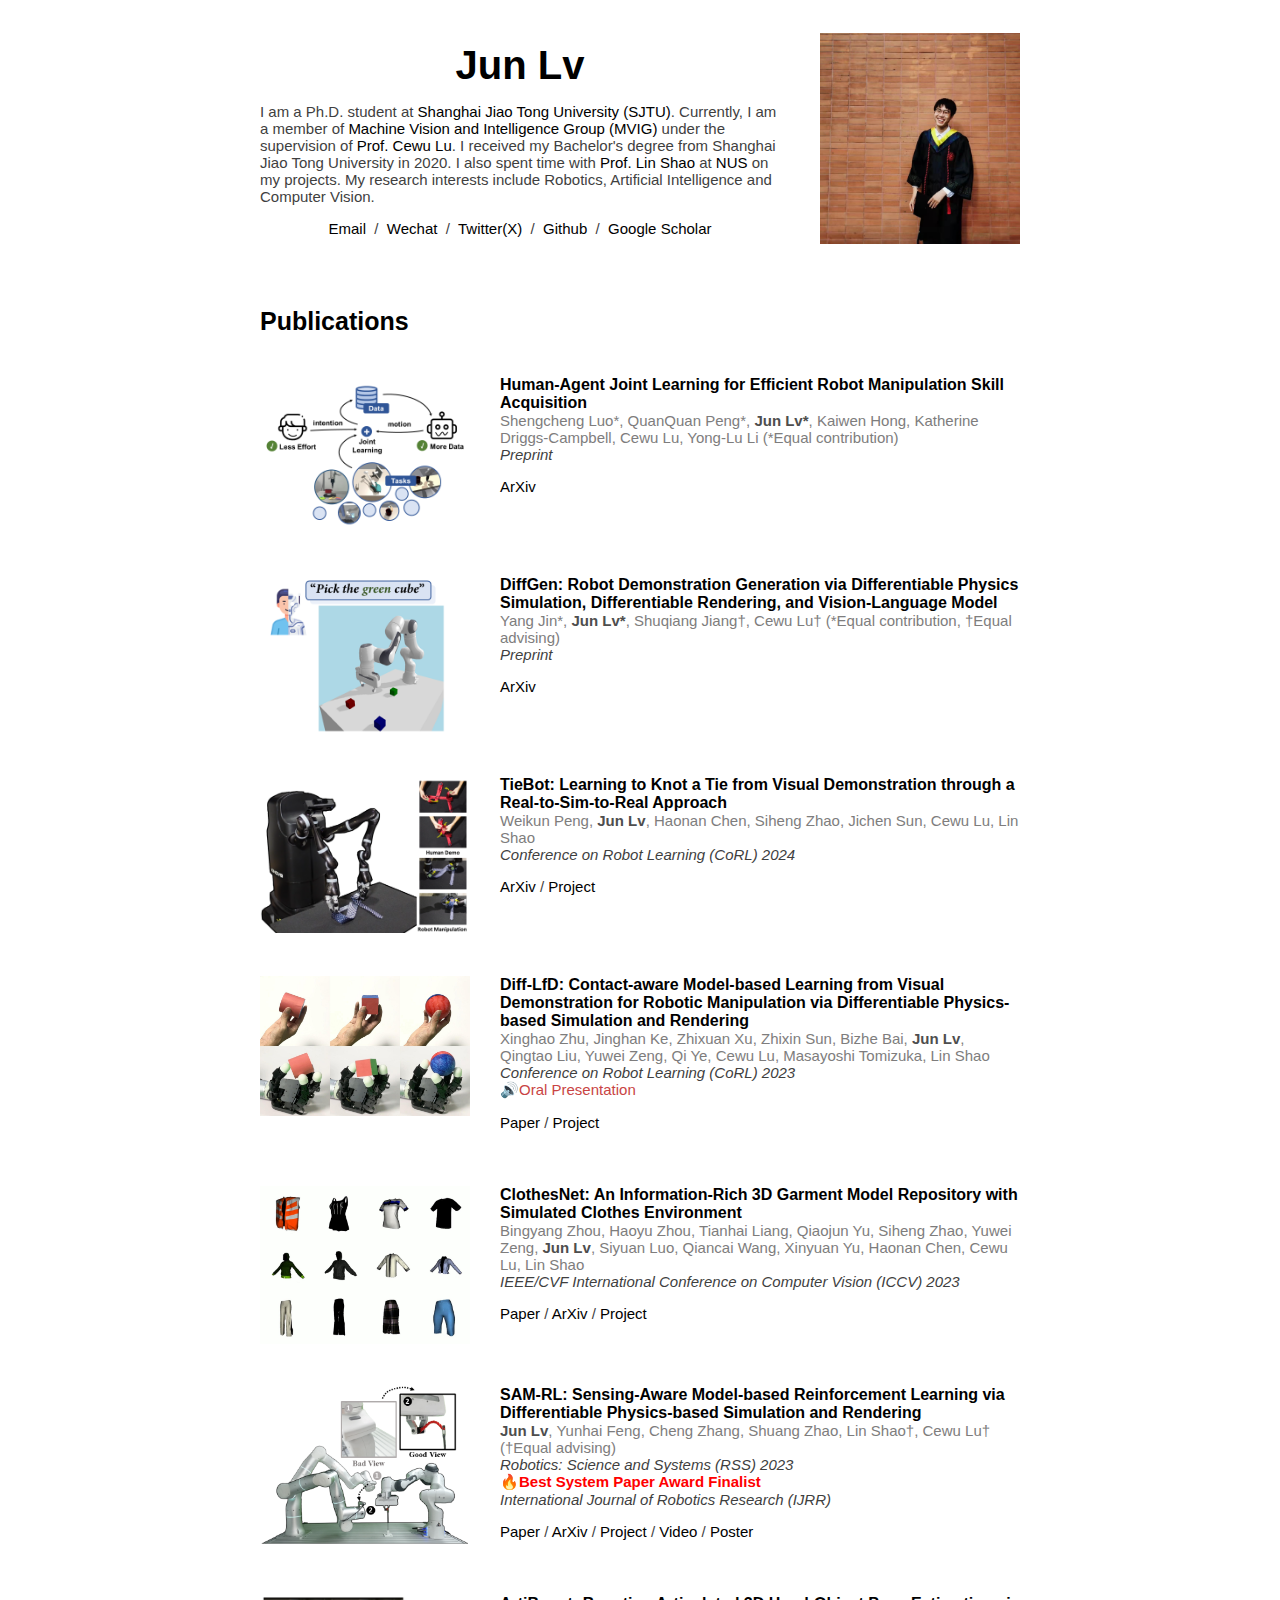
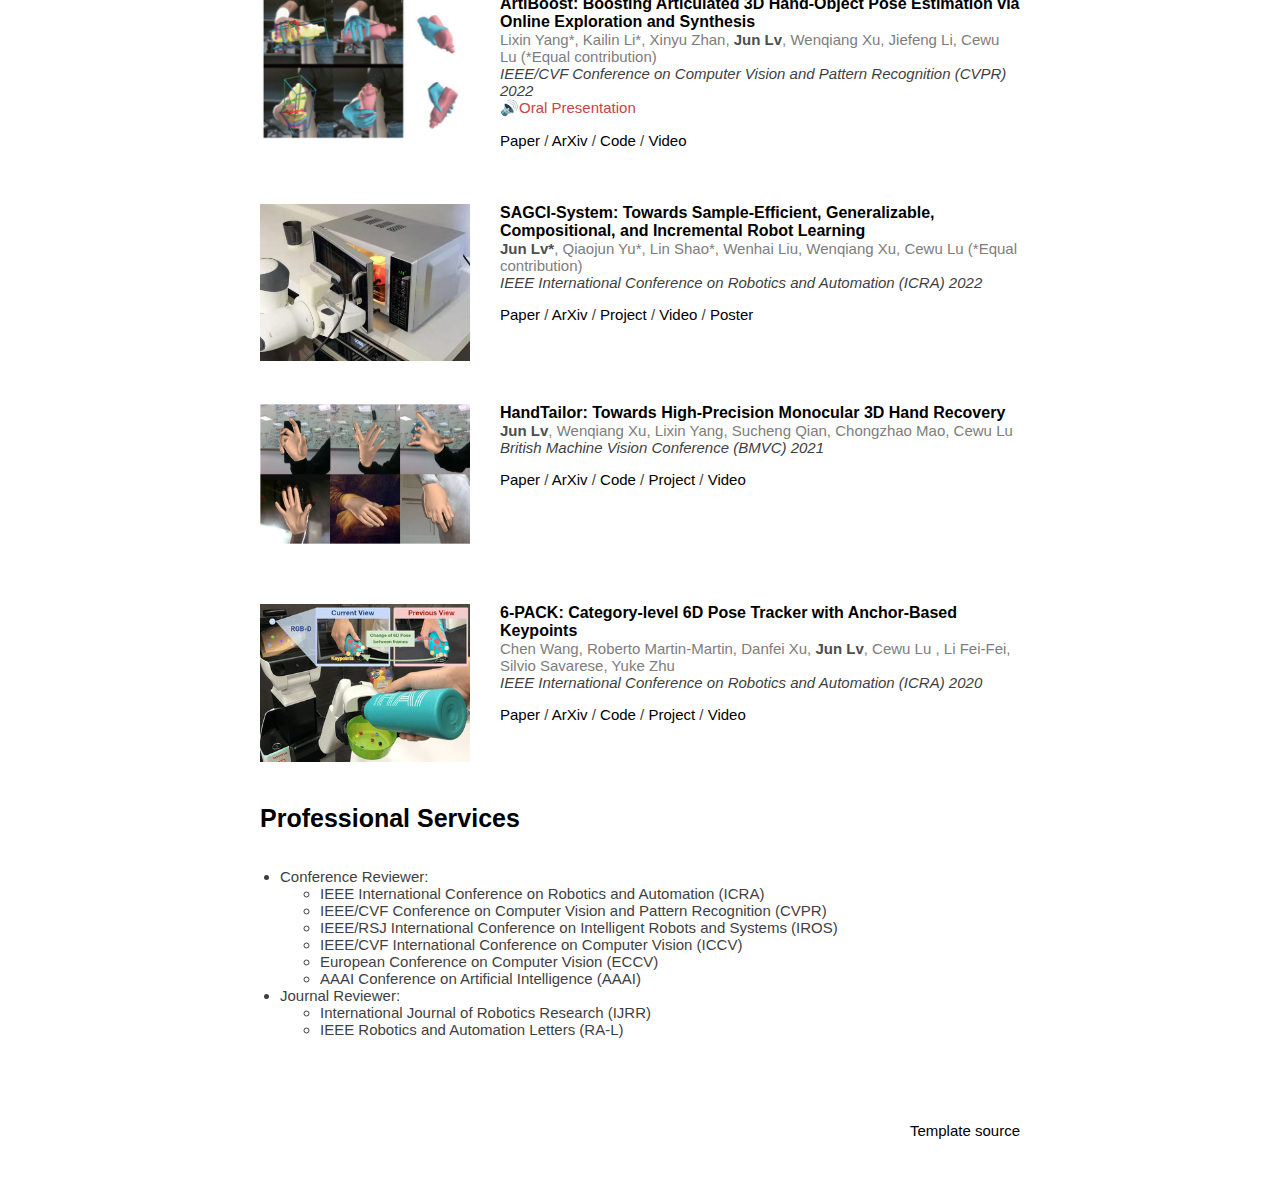
==== index.html @ 4b581026 "Update index.html" ====
<!DOCTYPE HTML>
<html lang="en">

<script>
function copyedNotice() { 
  // Show the notice and hide it after 2 seconds
  const notice = document.getElementById("copynotice");
  notice.classList.remove("hidden");
  notice.style.opacity = "1";
  setTimeout(() => {
      notice.style.opacity = "0";
      setTimeout(() => {
          notice.classList.add("hidden");
      }, 300);  // Wait for opacity transition to complete before hiding
  }, 2000);
}

function Wechat() { 
  // Show the notice and hide it after 2 seconds
  const notice = document.getElementById("wechatimg");
  notice.classList.remove("hidden");
  notice.style.opacity = "1";
  setTimeout(() => {
      notice.style.opacity = "0";
      setTimeout(() => {
          notice.classList.add("hidden");
      }, 300);  // Wait for opacity transition to complete before hiding
  }, 3000);
}
      function copyToClipboard(predefinedString) {    
// Create a temporary textarea to utilize the execCommand('copy') method
const tempTextArea = document.createElement("textarea");
document.body.appendChild(tempTextArea);
tempTextArea.value = predefinedString;
tempTextArea.select();
document.execCommand("copy");
document.body.removeChild(tempTextArea);

// alert("Text copied to clipboard: " + predefinedString);
copyedNotice();
}
</script>

<head>
  <meta http-equiv="Content-Type" content="text/html; charset=UTF-8">
  <!-- Hi, Israel Here. Please DELETE the two <script> tags below if you use this HTML, otherwise my analytics will track your page -->
  <!-- Global site tag (gtag.js) - Google Analytics -->
  <script async src="https://www.googletagmanager.com/gtag/js?id=UA-146123650-1"></script>
  <script>
    window.dataLayer = window.dataLayer || [];
    function gtag() { dataLayer.push(arguments); }
    gtag('js', new Date());

    gtag('config', 'UA-146123650-1');
  </script>
  <title>
    Jun Lv | 吕峻
  </title>

  <meta name="author" content="Jun Lv">
  <meta name="viewport" content="width=device-width, initial-scale=1">

  <link rel="stylesheet" type="text/css" href="stylesheet.css">
  <link rel="icon" type="image/png" href="images/logo.png">
</head>

<table align="center" border="0" cellpadding="0" cellspacing="0" width="800">
	<tbody>
		<tr>
			<td>
			<table align="center" border="0" cellpadding="20" cellspacing="0" width="100%">
				<tbody>
					<tr>
						<td valign="middle" width="77%">
              <p style="text-align:center">
                <name>Jun Lv</name>
              </p>
						<p>I am a Ph.D. student at <a href="https://www.sjtu.edu.cn/">Shanghai Jiao Tong University (SJTU)</a>. Currently, I am a member of <a href="https://www.mvig.org/">Machine Vision and Intelligence Group (MVIG)</a> under the supervision of <a href="https://www.mvig.org/">Prof. Cewu Lu</a>. I received my Bachelor's degree from Shanghai Jiao Tong University in 2020. I also spent time with <a href="https://linsats.github.io/">Prof. Lin Shao</a> at <a href="https://nus.edu.sg/">NUS</a> on my projects. My research interests include Robotics, Artificial Intelligence and Computer Vision.</p>

						<p align="center"><a href="mailto:1998lvjun@gmail.com">Email</a> &nbsp;/&nbsp; <a class="buttona" onclick="Wechat();">Wechat</a> &nbsp;/&nbsp; <a href="https://twitter.com/JunLv98">Twitter(X)</a> &nbsp;/&nbsp; <a href="https://github.com/LyuJ1998"> Github </a> &nbsp;/&nbsp; <a href="https://scholar.google.com/citations?user=DtaiAjwAAAAJ&hl=en"> Google Scholar </a></p>
						</td>
						<td width="23%"><img src="images/lvjun.png" alt="profile photo" style="width: 200px;" /></td>
					</tr>
				</tbody>
			</table>
      <div id="wechatimg" class="hidden"><img src="images/wechat.jpg" style="width: 210px;"  /></div>


			<p></p>

      <table align="center" border="0" cellpadding="20" cellspacing="0" width="100%">
				<tbody>
					<tr>
						<td valign="middle" width="100%"><heading>Publications </heading></td>
					</tr>
				</tbody>
			</table>
      <div id="copynotice" class="hidden">Bibtex copied to clipboard!</div>


      <table align="center" border="0" cellpadding="20" cellspacing="0" width="100%">
				<tbody>

          <tr onmouseout="hajl_stop()" onmouseover="hajl_stop()">
						<td width="30%"; valign="top">
						<div class="one">
						<div class="two" id="hajl"><img src="images/hajl.png" style="width: 210px;" /></div>
						<img src="images/hajl.png" style="width: 210px;" /></div>
						<script type="text/javascript">
        function hajl_start() {
        document.getElementById('hajl').style.opacity = "1";
        }
        function hajl_stop() {
        document.getElementById('hajl').style.opacity = "0";
        }
        var bibtex_hajl = `
none
        `;
        function copyhajlToClipboard() {    
                copyToClipboard(bibtex_hajl)
        }
            
        hajl_stop()
        </script></td>
						<td valign="top" width="75%"><papertitle>Human-Agent Joint Learning for Efficient Robot Manipulation Skill Acquisition</papertitle><br/>
              <authors>Shengcheng Luo*, QuanQuan Peng*, <astrong>Jun Lv*</astrong>, Kaiwen Hong, Katherine Driggs-Campbell, Cewu Lu, Yong-Lu Li (*Equal contribution)</authors><br />
						<em>Preprint</em><br /> 
            <p><a href="https://arxiv.org/abs/2407.00299">ArXiv</a></p>
						</td>      
          </tr>	
        </table>

      <table align="center" border="0" cellpadding="20" cellspacing="0" width="100%">
				<tbody>

          <tr onmouseout="diffgen_stop()" onmouseover="diffgen_start()">
						<td width="30%"; valign="top">
						<div class="one">
						<div class="two" id="diffgen"><img src="images/diffgen.gif" style="width: 210px;" /></div>
						<img src="images/diffgen.png" style="width: 210px;" /></div>
						<script type="text/javascript">
        function diffgen_start() {
        document.getElementById('diffgen').style.opacity = "1";
        }
        function diffgen_stop() {
        document.getElementById('diffgen').style.opacity = "0";
        }
        var bibtex_diffgen = `
        @misc{jin2024diffgen,
                title={DiffGen: Robot Demonstration Generation via Differentiable Physics Simulation, Differentiable Rendering, and Vision-Language Model}, 
                author={Yang Jin and Jun Lv and Shuqiang Jiang and Cewu Lu},
                year={2024},
                eprint={2405.07309},
                archivePrefix={arXiv},
                primaryClass={cs.RO}
          }
        `;
        function copydiffgenToClipboard() {    
                copyToClipboard(bibtex_diffgen)
        }
            
        diffgen_stop()
        </script></td>
						<td valign="top" width="75%"><papertitle>DiffGen: Robot Demonstration Generation via Differentiable Physics Simulation, Differentiable Rendering, and Vision-Language Model</papertitle><br/>
              <authors>Yang Jin*, <astrong>Jun Lv*</astrong>, Shuqiang Jiang†, Cewu Lu† (*Equal contribution, †Equal advising)</authors><br/>
						<em>Preprint</em><br /> 
            <p><a href="https://arxiv.org/abs/2405.07309">ArXiv</a></p>
						</td>      
          </tr>	
        </table>

        <table align="center" border="0" cellpadding="20" cellspacing="0" width="100%">
          <tbody>
  
            <tr onmouseout="tiebot_stop()" onmouseover="tiebot_start()">
              <td width="30%"; valign="top">
              <div class="one">
              <div class="two" id="tiebot"><img src="images/tiebot.gif" style="width: 210px;" /></div>
              <img src="images/tiebot.png" style="width: 210px;" /></div>
              <script type="text/javascript">
          function tiebot_start() {
          document.getElementById('tiebot').style.opacity = "1";
          }
          function tiebot_stop() {
          document.getElementById('tiebot').style.opacity = "0";
          }
          var bibtex_tiebot = `
          none
                `;
          function copytiebotToClipboard() {    
                  copyToClipboard(bibtex_tiebot)
          }
  
          tiebot_stop()
          </script></td>
              <td valign="top" width="75%"><papertitle>TieBot: Learning to Knot a Tie from Visual Demonstration through a Real-to-Sim-to-Real Approach</papertitle><br/>
                <authors>Weikun Peng, <astrong>Jun Lv</astrong>, Haonan Chen, Siheng Zhao, Jichen Sun, Cewu Lu, Lin Shao</authors><br />
              <em>Conference on Robot Learning (CoRL) 2024</em><br />
              <p><a href="https://arxiv.org/abs/2407.03245">ArXiv</a> / <a href="https://tiebots.github.io">Project</a></p>
              </td>      
            </tr>	
          </table>

			<table align="center" border="0" cellpadding="20" cellspacing="0" width="100%">
				<tbody>

          <tr onmouseout="difflfd_stop()" onmouseover="difflfd_start()">
						<td width="30%"; valign="top">
						<div class="one">
						<div class="two" id="difflfd"><img src="images/difflfd.gif" style="width: 210px;" /></div>
						<img src="images/difflfd.jpg" style="width: 210px;" /></div>
						<script type="text/javascript">
        function difflfd_start() {
        document.getElementById('difflfd').style.opacity = "1";
        }
        function difflfd_stop() {
        document.getElementById('difflfd').style.opacity = "0";
        }
        var bibtex_difflfd = `
        @inproceedings{
          Zhu2023DiffLfD,
          title={Diff-LfD: Contact-aware Model-based Learning from Visual Demonstration for Robotic Manipulation via Differentiable Physics-based Simulation and Rendering},
          author={Zhu, Xinghao and Ke, Jinghan and Xu, Zhixuan and Sun, Zhixin and Bai, Bizhe and Lv, Jun and Liu, Qingtao and Zeng, Yuwei and Ye, Qi and Lu, Cewu and Tomizuka, Masayoshi and Shao, Lin},
          booktitle={Conference on Robot Learning (CoRL)},
          year={2023},
        }
              `;
        function copydifflfdToClipboard() {    
                copyToClipboard(bibtex_difflfd)
        }
            
        difflfd_stop()
        </script></td>
						<td valign="top" width="75%"><papertitle>Diff-LfD: Contact-aware Model-based Learning from Visual Demonstration for Robotic Manipulation via Differentiable Physics-based Simulation and Rendering</papertitle><br/>
              <authors>Xinghao Zhu, Jinghan Ke, Zhixuan Xu, Zhixin Sun, Bizhe Bai, <astrong>Jun Lv</astrong>, Qingtao Liu, Yuwei Zeng, Qi Ye, Cewu Lu, Masayoshi Tomizuka, Lin Shao</authors><br />
						<em>Conference on Robot Learning (CoRL) 2023</em><br /> <font color="#c94444">🔊Oral Presentation</font> <br/>
            <p><a href="https://openreview.net/pdf?id=DYPOvNot5F">Paper</a> / <a href="https://sites.google.com/view/diff-lfd">Project</a></p>
						</td>      
          </tr>	
        </table>
        
        <table align="center" border="0" cellpadding="20" cellspacing="0" width="100%">
          <tr onmouseout="clothesnet_stop()" onmouseover="clothesnet_start()">
						<td width="30%"; valign="top">
						<div class="one">
						<div class="two" id="clothesnet"><img src="images/clothesnet.gif" style="width: 210px;" /></div>
						<img src="images/clothesnet.jpg" style="width: 210px;" /></div>
						<script type="text/javascript">
        function clothesnet_start() {
        document.getElementById('clothesnet').style.opacity = "1";
        }
        function clothesnet_stop() {
        document.getElementById('clothesnet').style.opacity = "0";
        }
        var bibtex_clothesnet = `
        @article{zhou2023clothesnet,
          title={ClothesNet: An Information-Rich 3D Garment Model Repository with Simulated Clothes Environment}, 
          author={Bingyang Zhou and Haoyu Zhou and Tianhai Liang and Qiaojun Yu and Siheng Zhao and Yuwei Zeng and Jun Lv and Siyuan Luo and Qiancai Wang and Xinyuan Yu and Haonan Chen and Cewu Lu and Lin Shao},
          journal={Proceedings of IEEE/CVF International Conference on Computer Vision (ICCV) },
          year={2023}
        }
              `;
        function copyclothesnetToClipboard() {    
                copyToClipboard(bibtex_clothesnet)
        }
        clothesnet_stop()
        </script></td>
						<td valign="top" width="75%"><papertitle>	ClothesNet: An Information-Rich 3D Garment Model Repository with Simulated Clothes Environment</papertitle><br />
              <authors>Bingyang Zhou, Haoyu Zhou, Tianhai Liang, Qiaojun Yu, Siheng Zhao, Yuwei Zeng, <astrong>Jun Lv</astrong>, Siyuan Luo, Qiancai Wang, Xinyuan Yu, Haonan Chen, Cewu Lu, Lin Shao</authors></authors><br />
						<em>IEEE/CVF International Conference on Computer Vision (ICCV) 2023</em><br />
						<p><a href="https://openaccess.thecvf.com/content/ICCV2023/papers/Zhou_ClothesNet_An_Information-Rich_3D_Garment_Model_Repository_with_Simulated_Clothes_ICCV_2023_paper.pdf">Paper</a> / <a href="https://arxiv.org/abs/2308.09987">ArXiv</a> /  <a href="https://sites.google.com/view/clothesnet/">Project</a> </p>

						<p></p>
						</td>
          </tr>	
        </table>
        <table align="center" border="0" cellpadding="20" cellspacing="0" width="100%">
          <tr onmouseout="sam_stop()" onmouseover="sam_start()">
						<td width="30%"; valign="top">
						<div class="one">
						<div class="two" id="sam"><img src="images/SAM-RL.gif" style="width: 210px;" /></div>
						<img src="images/SAM-RL.png" style="width: 210px;" /></div>
						<script type="text/javascript">
        function sam_start() {
        document.getElementById('sam').style.opacity = "1";
        }
        function sam_stop() {
        document.getElementById('sam').style.opacity = "0";
        }
        var bibtex_sam = `
        @inproceedings{lv2023sam,
          title={SAM-RL: Sensing-Aware Model-Based Reinforcement Learning via Differentiable Physics-Based Simulation and Rendering},
          author={Lv, Jun and Feng, Yunhai and Zhang, Cheng and Zhao, Shuang and Shao, Lin and Lu, Cewu},
          booktitle={Robotics science and systems},
          year={2023}
        }
              `;
        function copysamToClipboard() {    
                copyToClipboard(bibtex_sam)
        }
        sam_stop()
        </script></td>
						<td valign="top" width="75%"><papertitle>	SAM-RL: Sensing-Aware Model-based Reinforcement Learning via Differentiable Physics-based Simulation and Rendering</papertitle><br />
            <authors><astrong>Jun Lv</astrong>, Yunhai Feng, Cheng Zhang, Shuang Zhao, Lin Shao†, Cewu Lu† (†Equal advising)</authors><br />
						<em>Robotics: Science and Systems (RSS) 2023</em><br />
            <strong><font color="red">🔥Best System Paper Award Finalist</font></strong><br />
            <em>International Journal of Robotics Research (IJRR)</em><br />
						<p><a href="https://www.roboticsproceedings.org/rss19/p040.pdf">Paper</a> / <a href="https://arxiv.org/abs/2210.15185">ArXiv</a> / <a href="https://sites.google.com/view/rss-sam-rl">Project</a> / <a href="https://www.youtube.com/watch?v=2xHNPlLVz8c">Video</a> / <a href="https://drive.google.com/file/d/1CIuzHnI3LRQofl_hDFbHO1eVI4H39_dY/preview">Poster</a></p>
						<p></p>
						</td>
          </tr>	
        </table>
        <table align="center" border="0" cellpadding="20" cellspacing="0" width="100%">
					<tr onmouseout="artiboost_stop()" onmouseover="artiboost_start()">
						<td width="30%"; valign="top">
						<div class="one">
						<div class="two" id="artiboost"><img src="images/artiboost.gif" style="width: 210px;" /></div>
						<img src="images/artiboost.png" style="width: 210px;" /></div>
						<script type="text/javascript">
        function artiboost_start() {
        document.getElementById('artiboost').style.opacity = "1";
        }
        function artiboost_stop() {
        document.getElementById('artiboost').style.opacity = "0";
        }
        var bibtex_artiboost = `
        @inproceedings{yang2021ArtiBoost,
          title={{ArtiBoost}: Boosting Articulated 3D Hand-Object Pose Estimation via Online Exploration and Synthesis},
          author={Yang, Lixin and Li, Kailin and Zhan, Xinyu and Lv, Jun and Xu, Wenqiang and Li, Jiefeng and Lu, Cewu},
          booktitle={IEEE/CVF Conference on Computer Vision and Pattern Recognition (CVPR)},
          year={2022}
        }
              `;
        function copyartiboostToClipboard() {    
                copyToClipboard(bibtex_artiboost)
        }
        artiboost_stop()
        </script></td>
						<td valign="top" width="75%"><papertitle>ArtiBoost: Boosting Articulated 3D Hand-Object Pose Estimation via Online Exploration and Synthesis</papertitle><br />
            <authors>Lixin Yang*, Kailin Li*, Xinyu Zhan, <astrong>Jun Lv</astrong>, Wenqiang Xu, Jiefeng Li, Cewu Lu (*Equal contribution)</authors><br />
						<em>IEEE/CVF Conference on Computer Vision and Pattern Recognition (CVPR) 2022</em><br />
            <font color="#c94444">🔊Oral Presentation</font>
						<p><a href="https://openaccess.thecvf.com/content/CVPR2022/papers/Yang_ArtiBoost_Boosting_Articulated_3D_Hand-Object_Pose_Estimation_via_Online_Exploration_CVPR_2022_paper.pdf">Paper</a> / <a href="https://arxiv.org/abs/2109.05488">ArXiv</a> / <a href="https://github.com/MVIG-SJTU/ArtiBoost">Code</a> / <a href="https://www.youtube.com/watch?v=QbPsjWRyloY">Video</a></p>

						<p></p>
						</td>
          </tr>		
        </table>
        <table align="center" border="0" cellpadding="20" cellspacing="0" width="100%">

          <tr onmouseout="sgci_stop()" onmouseover="sgci_start()">
						<td width="30%"; valign="top">
						<div class="one">
						<div class="two" id="sgci"><img src="images/sgci.gif" style="width: 210px;" /></div>
						<img src="images/sgci.png" style="width: 210px;" /></div>
						<script type="text/javascript">
        function sgci_start() {
        document.getElementById('sgci').style.opacity = "1";
        }
        function sgci_stop() {
        document.getElementById('sgci').style.opacity = "0";
        }
        var bibtex_sgci = `
        @inproceedings{lv2022sagci,
          title={Sagci-system: Towards sample-efficient, generalizable, compositional, and incremental robot learning},
          author={Lv, Jun and Yu, Qiaojun and Shao, Lin and Liu, Wenhai and Xu, Wenqiang and Lu, Cewu},
          booktitle={2022 International Conference on Robotics and Automation (ICRA)},
          pages={98--105},
          year={2022},
          organization={IEEE}
        }
              `;
        function copysgciToClipboard() {    
                copyToClipboard(bibtex_sgci)
        }
        sgci_stop()
        </script></td>
						<td valign="top" width="75%"><papertitle>	SAGCI-System: Towards Sample-Efficient, Generalizable, Compositional, and Incremental Robot Learning</papertitle><br />
            <authors><astrong>Jun Lv*</astrong>, Qiaojun Yu*, Lin Shao*, Wenhai Liu, Wenqiang Xu, Cewu Lu (*Equal contribution)</authors><br />
						<em>IEEE International Conference on Robotics and Automation (ICRA) 2022</em>
						<p><a href="https://ieeexplore.ieee.org/document/9811859">Paper</a> / <a href="https://arxiv.org/abs/2111.14693">ArXiv</a> / <a href="https://sites.google.com/view/egci">Project</a> / <a href="https://www.youtube.com/watch?v=V3rcTVBktec">Video</a> / <a href="https://drive.google.com/file/d/19l23GoKDw19tQDSqfPWXV_FPsqBLnRE_/preview">Poster</a></p>
						<p></p>
						</td>
          </tr>
        </table>
        <table align="center" border="0" cellpadding="20" cellspacing="0" width="100%">
            <tr onmouseout="handtailor_stop()" onmouseover="handtailor_start()">
              <td width="30%"; valign="top">
              <div class="one">
              <div class="two" id="handtailor"><img src="images/handtailor.gif" style="width: 210px;" /></div>
              <img src="images/handtailor.png" style="width: 210px;" /></div>
              <script type="text/javascript">
          function handtailor_start() {
          document.getElementById('handtailor').style.opacity = "1";
          }
          function handtailor_stop() {
          document.getElementById('handtailor').style.opacity = "0";
          }
          var bibtex_handtailor = `
          @article{lv2021handtailor,
            title={Handtailor: Towards high-precision monocular 3d hand recovery},
            author={Lv, Jun and Xu, Wenqiang and Yang, Lixin and Qian, Sucheng and Mao, Chongzhao and Lu, Cewu},
            journal={British Machine Vision Conference (BMVC) 2021},
            year={2021}
          }
                `;
          function copyhandtailorToClipboard() {    
                  copyToClipboard(bibtex_handtailor)
          }
          handtailor_stop()
          </script></td>
              <td valign="top" width="75%"><papertitle>HandTailor: Towards High-Precision Monocular 3D Hand Recovery</papertitle><br />
              <authors><astrong>Jun Lv</astrong>, Wenqiang Xu, Lixin Yang, Sucheng Qian, Chongzhao Mao, Cewu Lu</authors><br />
              <em>British Machine Vision Conference (BMVC) 2021</em>
              <p><a href="https://www.bmvc2021-virtualconference.com/assets/papers/0223.pdf">Paper</a> / <a href="https://arxiv.org/abs/2102.09244">ArXiv</a> / <a href="https://github.com/LyuJ1998/HandTailor">Code</a> / <a href="https://sites.google.com/view/handtailor">Project</a> / <a href="https://www.youtube.com/watch?v=LV367SGP2gk&feature=youtu.be">Video</a></p>
  
              <p></p>
              </td>
            </tr>		
          </table>
          <table align="center" border="0" cellpadding="20" cellspacing="0" width="100%">
            <tr onmouseout="pack_stop()" onmouseover="pack_start()">
              <td width="30%"; valign="top">
              <div class="one">
              <div class="two" id="6pack"><img src="images/6pack.gif" style="width: 210px;" /></div>
              <img src="images/6pack.png" style="width: 210px;" /></div>
              <script type="text/javascript">
          function pack_start() {
          document.getElementById('6pack').style.opacity = "1";
          }
          function pack_stop() {
          document.getElementById('6pack').style.opacity = "0";
          }
          var bibtex_pack = `
          @inproceedings{wang20206,
            title={6-pack: Category-level 6d pose tracker with anchor-based keypoints},
            author={Wang, Chen and Mart{\'\i}n-Mart{\'\i}n, Roberto and Xu, Danfei and Lv, Jun and Lu, Cewu and Fei-Fei, Li and Savarese, Silvio and Zhu, Yuke},
            booktitle={2020 IEEE International Conference on Robotics and Automation (ICRA)},
            pages={10059--10066},
            year={2020},
            organization={IEEE}
          }
                `;
          function copypackToClipboard() {    
                  copyToClipboard(bibtex_pack)
          }
          pack_stop()
          </script></td>
              <td valign="top" width="75%"><papertitle>6-PACK:
              Category-level 6D Pose Tracker with Anchor-Based Keypoints</papertitle><br />
              <authors>Chen Wang, Roberto Martin-Martin, Danfei Xu, <astrong>Jun Lv</astrong>, Cewu Lu , Li Fei-Fei, Silvio Savarese, Yuke Zhu</authors><br />
              <em>IEEE International Conference on Robotics and Automation (ICRA) 2020</em>
              <p><a href="https://ieeexplore.ieee.org/abstract/document/9196679">Paper</a> / <a href="https://arxiv.org/abs/1910.10750">ArXiv</a> / <a href="https://github.com/j96w/6-PACK">Code</a> / <a href="https://sites.google.com/view/6packtracking">Project</a> / <a href="https://www.youtube.com/watch?v=INBjNZsnfy4&feature=youtu.be">Video</a></p>
  
              <p></p>
              </td>
            </tr>		
				</tbody>
			</table>

      <table align="center" border="0" cellpadding="20" cellspacing="0" width="100%">
        <tbody>
          <tr>
            <td valign="middle" width="100%"><heading>Professional Services </heading></td>
          </tr>
        </tbody>
      </table>
      <ul>
        <li>
          Conference Reviewer: 
          <ul>
            <li>IEEE International Conference on Robotics and Automation (ICRA)</li>
            <li>IEEE/CVF Conference on Computer Vision and Pattern Recognition (CVPR)</li>
            <li>IEEE/RSJ International Conference on Intelligent Robots and Systems (IROS)</li>
            <li>IEEE/CVF International Conference on Computer Vision (ICCV)</li>
            <li>European Conference on Computer Vision (ECCV)</li>
            <li>AAAI Conference on Artificial Intelligence (AAAI)</li>
          </ul>
        </li>
        <li>
          Journal Reviewer:
          <ul>
            <li>International Journal of Robotics Research (IJRR)</li>
            <li>IEEE Robotics and Automation Letters (RA-L)</li>
          </ul>
        </li>
  
    </ul>

    

			<br/>
      <!-- <a href="https://hits.seeyoufarm.com"><img src="https://hits.seeyoufarm.com/api/count/incr/badge.svg?url=https%3A%2F%2Flyuj1998.github.io&count_bg=%2379C83D&title_bg=%23555555&icon=&icon_color=%23E7E7E7&title=hits&edge_flat=false"/></a> -->
			<table align="center" border="0" cellpadding="20" cellspacing="0" width="800">
				<tbody>
					<tr>
						<td>&nbsp;
						<p align="right"><font size="2"><a href="https://people.eecs.berkeley.edu/~barron/">Template source</a> </font></p>
						</td>
					</tr>
				</tbody>
			</table>
      <!-- <img src="images/franka.png" style="height: 12px;" /> -->
			</td>
		</tr>
	</tbody>
</table>
</body>
</html>
---- stylesheet.css ----
body,
td,
th,
tr,
p,
a {
  font-family: -apple-system, BlinkMacSystemFont, Segoe UI, Helvetica, Arial, sans-serif, Apple Color Emoji, Segoe UI Emoji;
  font-size: 15px;
  font-weight: 450;
  color: #3f3f3f;
}

a {
  color: #000000;
  font-weight: 450;
  text-decoration: none;
}

a:focus,
a:hover {
  color: #5c5b61;
  text-decoration: none;
}

strong {
  font-family: -apple-system, BlinkMacSystemFont, Segoe UI, Helvetica, Arial, sans-serif, Apple Color Emoji, Segoe UI Emoji;
  font-size: 15px;
  color: #000000;
}

astrong {
  font-family: -apple-system, BlinkMacSystemFont, Segoe UI, Helvetica, Arial, sans-serif, Apple Color Emoji, Segoe UI Emoji;
  font-size: 15px;
  color: #4e4e4e;
  font-weight: 600;
}

authors {
  font-family: -apple-system, BlinkMacSystemFont, Segoe UI, Helvetica, Arial, sans-serif, Apple Color Emoji, Segoe UI Emoji;
  font-size: 15px;
  color: #7e7d7d;
}

heading {
  font-family: -apple-system, BlinkMacSystemFont, Segoe UI, Helvetica, Arial, sans-serif, Apple Color Emoji, Segoe UI Emoji;
  font-size: 25px;
  font-weight: 600;
  color: #000000;
}

papertitle {
  font-family: -apple-system, BlinkMacSystemFont, Segoe UI, Helvetica, Arial, sans-serif, Apple Color Emoji, Segoe UI Emoji;
  font-size: 16px;
  font-weight: 600;
  color: #000000;
}

name {
  font-family: -apple-system, BlinkMacSystemFont, Segoe UI, Helvetica, Arial, sans-serif, Apple Color Emoji, Segoe UI Emoji;
  font-size: 40px;
  font-weight: bold;
  color: #000000;
}

summary {
  font-family: -apple-system, BlinkMacSystemFont, Segoe UI, Helvetica, Arial, sans-serif, Apple Color Emoji, Segoe UI Emoji;
  font-size: 15px;
  color: #000000;
}

details {
  font-family: -apple-system, BlinkMacSystemFont, Segoe UI, Helvetica, Arial, sans-serif, Apple Color Emoji, Segoe UI Emoji;
  font-size: 15px;
  color: #000000;
}


.one {
  width: 160px;
  height: 160px;
  position: relative;
}

.two {
  width: 160px;
  height: 160px;
  position: absolute;
  transition: opacity .2s ease-in-out;
  -moz-transition: opacity .2s ease-in-out;
  -webkit-transition: opacity .2s ease-in-out;
}

.fade {
  transition: opacity .2s ease-in-out;
  -moz-transition: opacity .2s ease-in-out;
  -webkit-transition: opacity .2s ease-in-out;
}

.posterbutton {
  cursor: pointer;
  color: #000000;
  font-weight: 450;
  text-decoration: none;
}


.buttona {
  cursor: pointer;
}

#copynotice {
  position: fixed;
  bottom: 10%;
  left: 50%;
  transform: translateX(-50%);
  background-color: #008002;
  color: white;
  font-size: 15px;
  font-weight: 600;
  padding: 8px 18px;
  border-radius: 12px;
  transition: opacity 0.3s ease-in-out;
  z-index: 3;
}

#wechatimg {
  position: fixed;
  bottom: 10%;
  left: 50%;
  transform: translateX(-50%);
  background-color: #ffffff;
  border-color: #000000;
  border-style: solid;
  border-width: 5px;
  color: rgb(255, 255, 255);
  font-size: 15px;
  font-weight: 600;
  padding: 8px 18px;
  border-radius: 12px;
  transition: opacity 0.3s ease-in-out;
  z-index: 2;
}

.hidden {
  display: none;
}
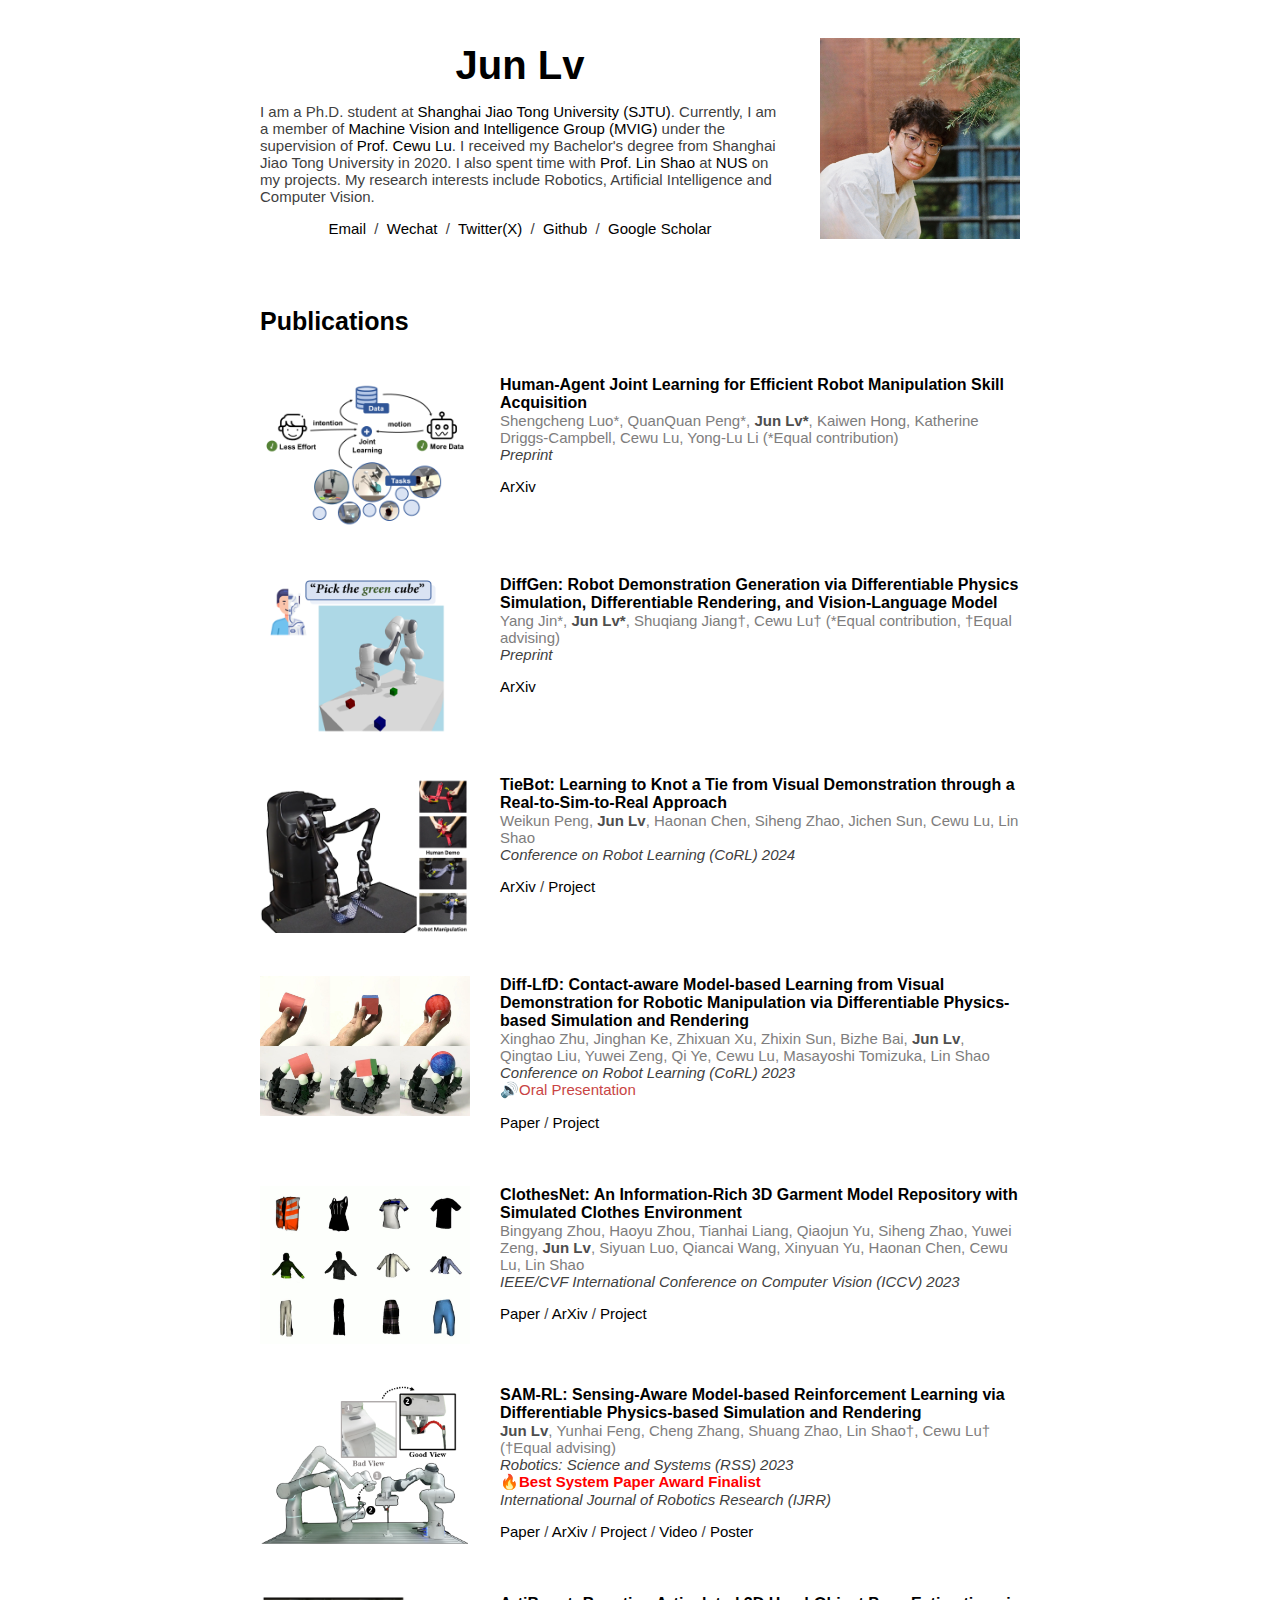
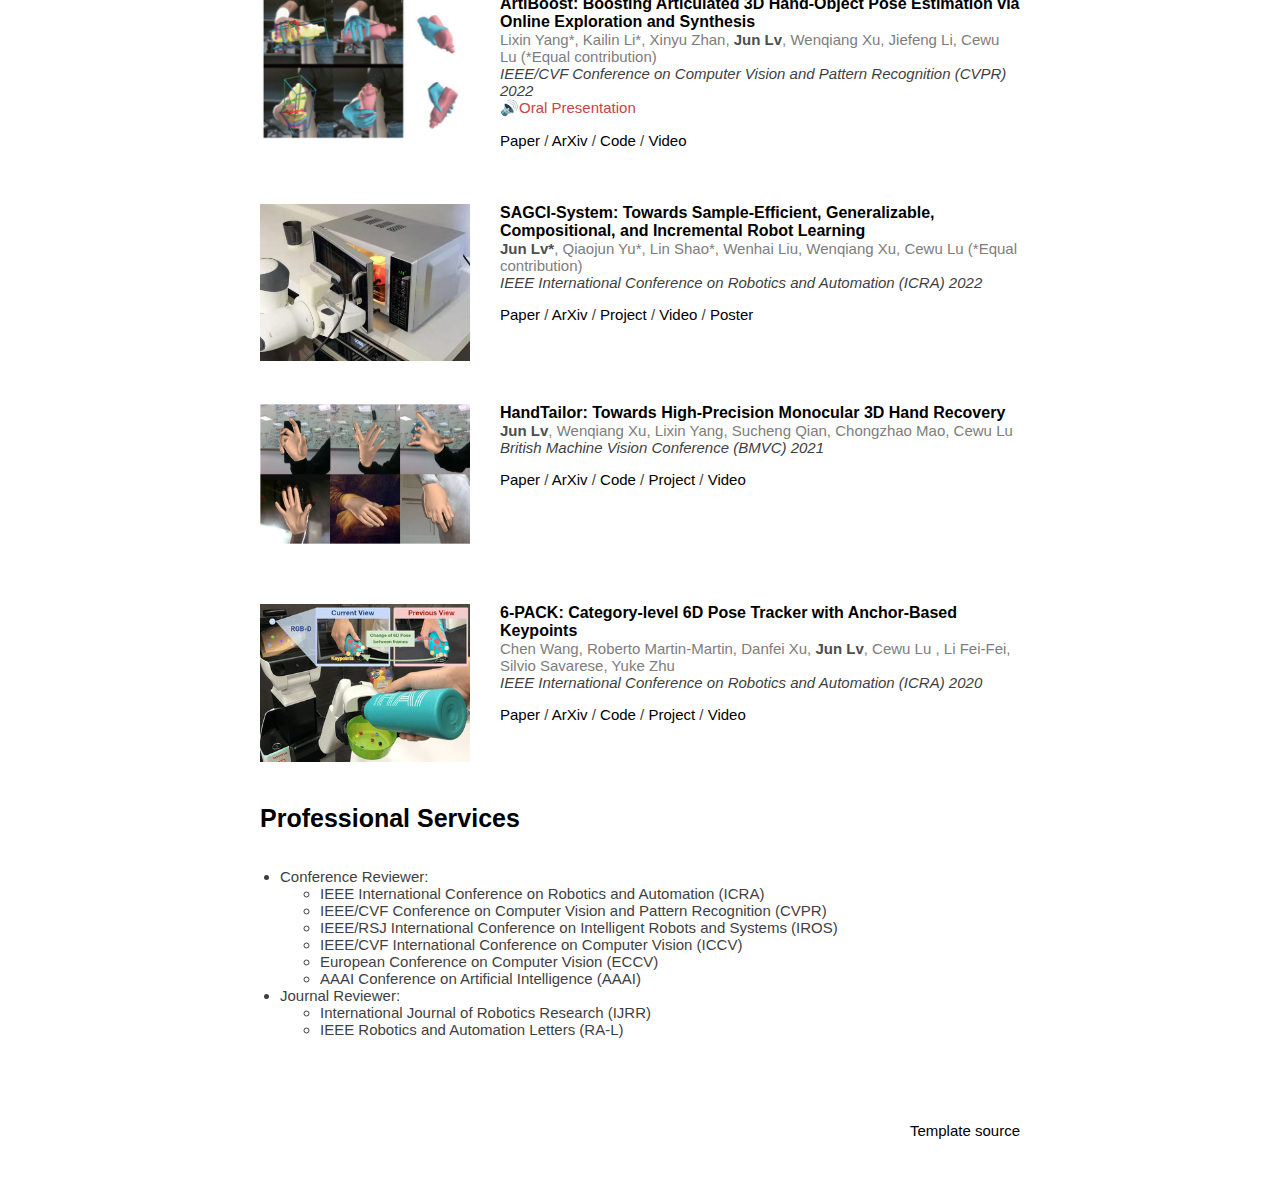
==== commit 5921af6b: "update pic" ====
--- a/index.html
+++ b/index.html
@@ -62,7 +62,7 @@
   <meta name="viewport" content="width=device-width, initial-scale=1">
 
   <link rel="stylesheet" type="text/css" href="stylesheet.css">
-  <link rel="icon" type="image/png" href="images/logo.png">
+  <link rel="icon" type="image/png" href="images/lvjun.jpeg">
 </head>
 
 <table align="center" border="0" cellpadding="0" cellspacing="0" width="800">
@@ -80,7 +80,7 @@
 
 						<p align="center"><a href="mailto:1998lvjun@gmail.com">Email</a> &nbsp;/&nbsp; <a class="buttona" onclick="Wechat();">Wechat</a> &nbsp;/&nbsp; <a href="https://twitter.com/JunLv98">Twitter(X)</a> &nbsp;/&nbsp; <a href="https://github.com/LyuJ1998"> Github </a> &nbsp;/&nbsp; <a href="https://scholar.google.com/citations?user=DtaiAjwAAAAJ&hl=en"> Google Scholar </a></p>
 						</td>
-						<td width="23%"><img src="images/lvjun.png" alt="profile photo" style="width: 200px;" /></td>
+						<td width="23%"><img src="images/lvjun.jpeg" alt="profile photo" style="width: 200px;" /></td>
 					</tr>
 				</tbody>
 			</table>
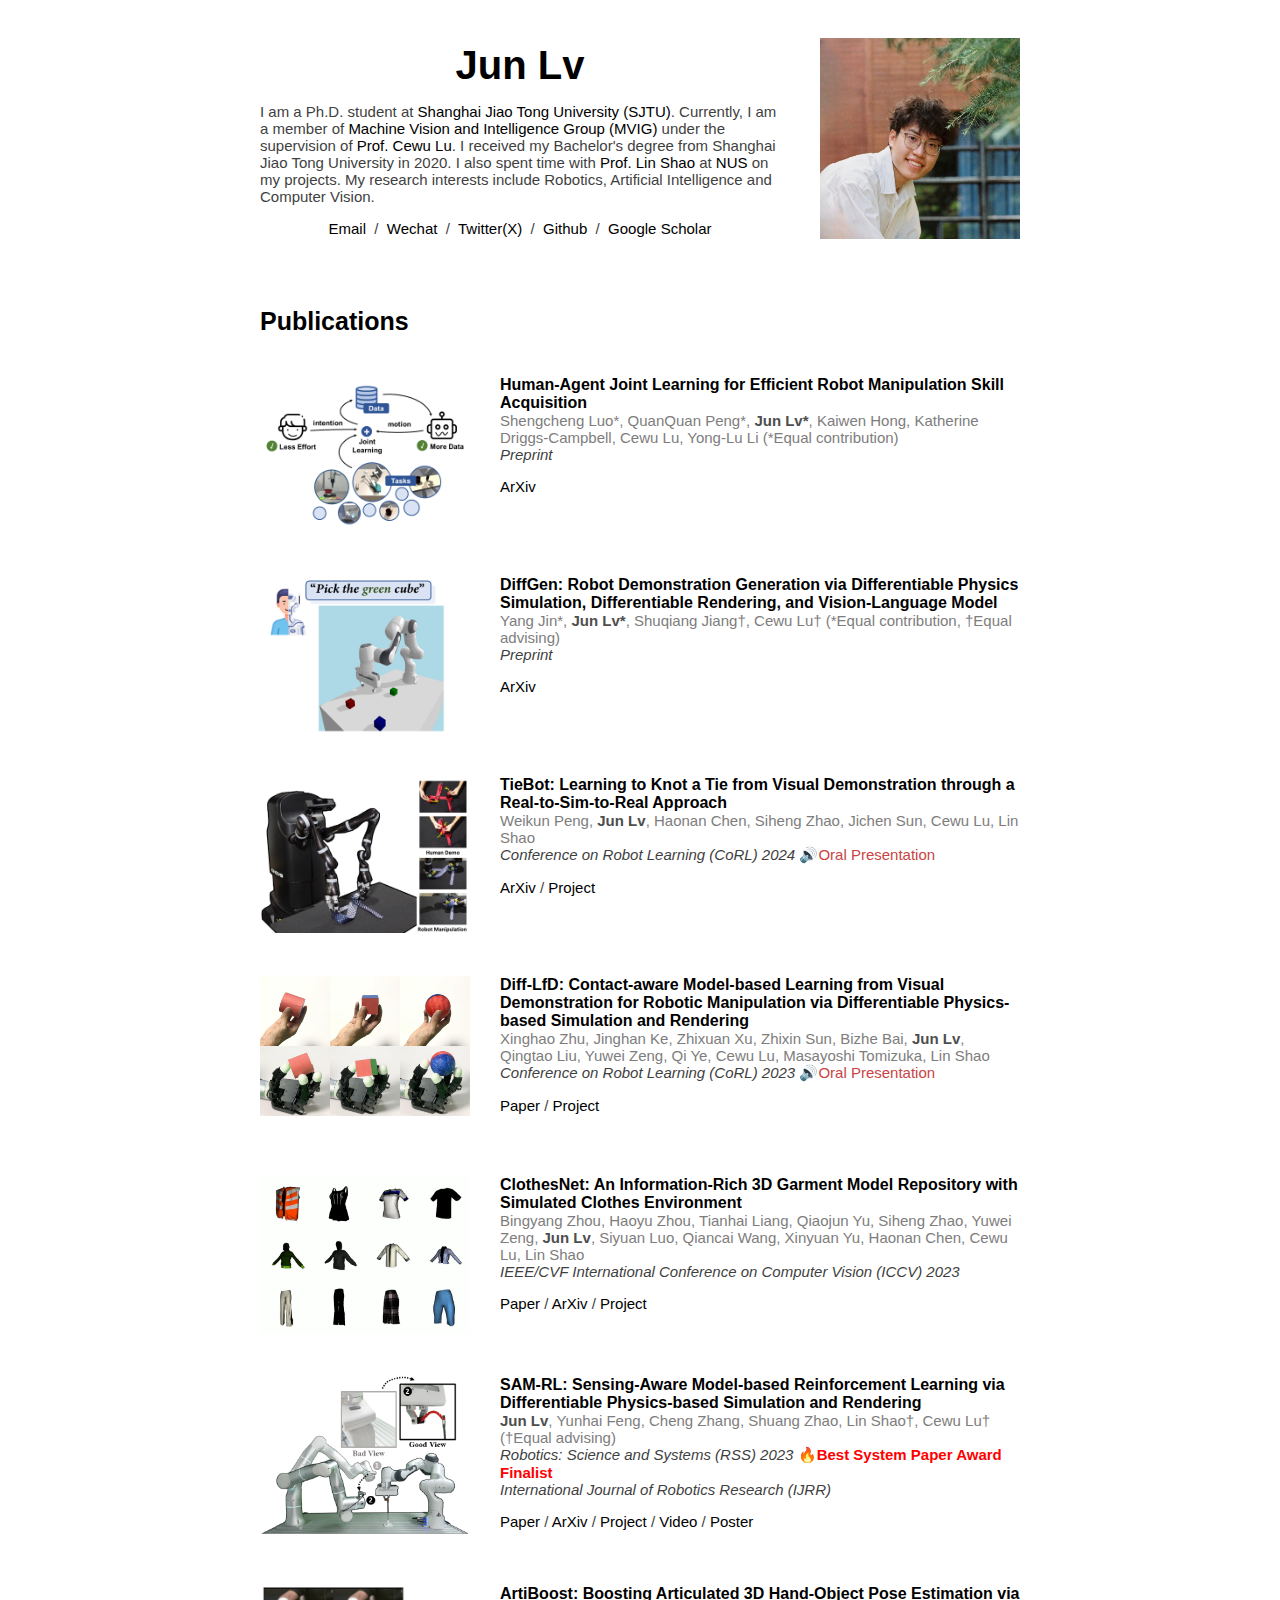
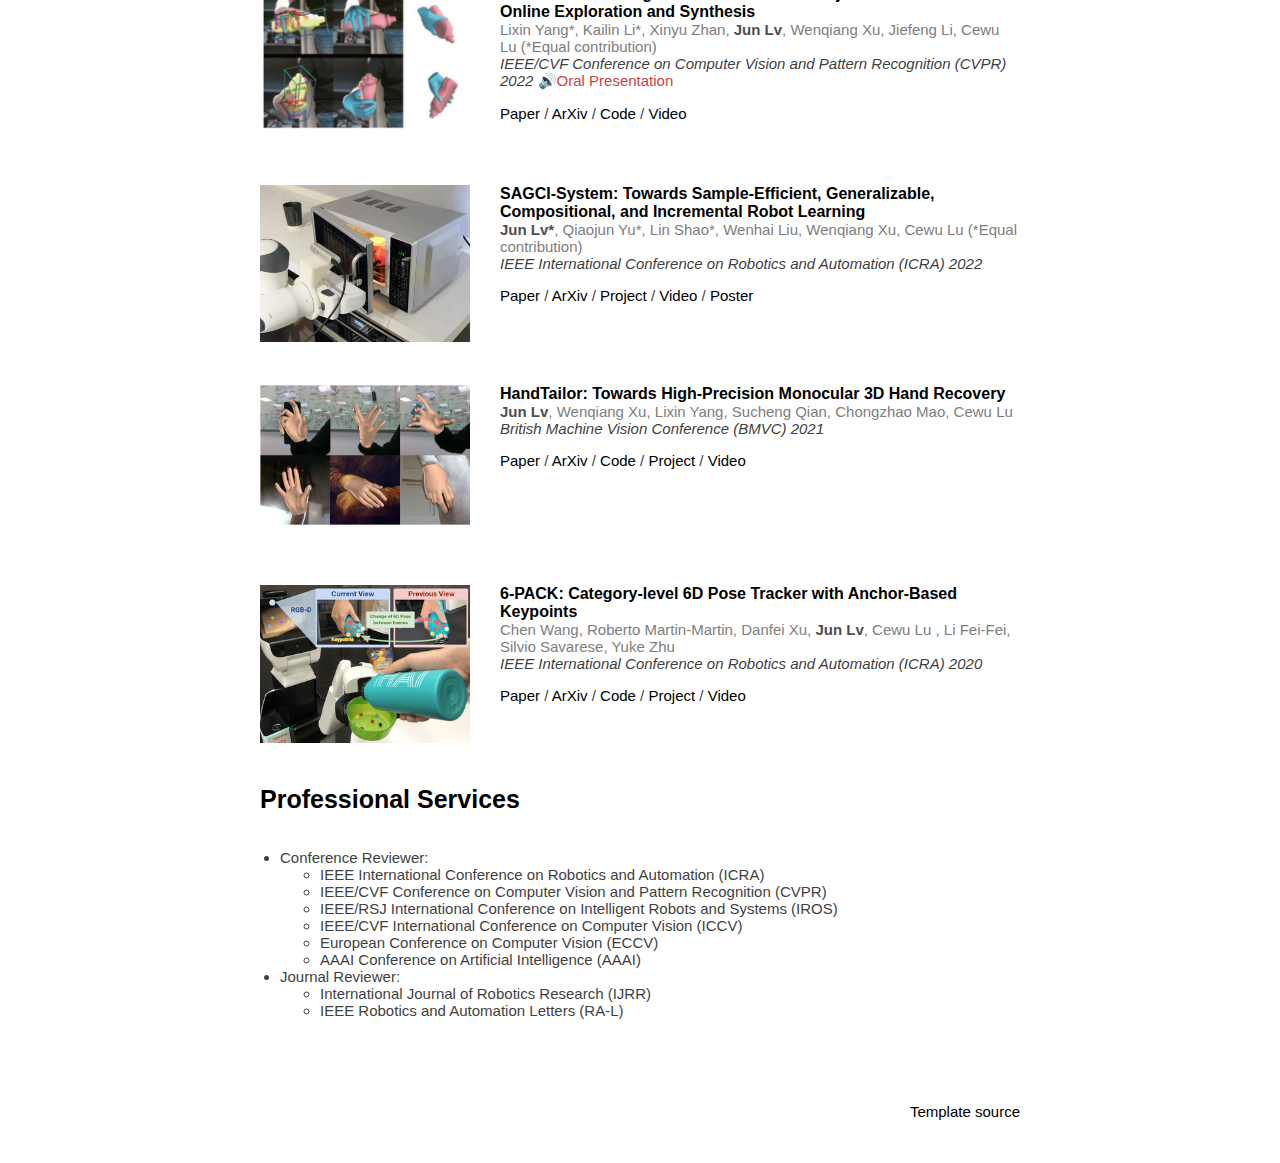
==== commit 035b12b6: "Update index.html" ====
--- a/index.html
+++ b/index.html
@@ -196,7 +196,8 @@
           </script></td>
               <td valign="top" width="75%"><papertitle>TieBot: Learning to Knot a Tie from Visual Demonstration through a Real-to-Sim-to-Real Approach</papertitle><br/>
                 <authors>Weikun Peng, <astrong>Jun Lv</astrong>, Haonan Chen, Siheng Zhao, Jichen Sun, Cewu Lu, Lin Shao</authors><br />
-              <em>Conference on Robot Learning (CoRL) 2024</em><br />
+              <em>Conference on Robot Learning (CoRL) 2024</em>
+              <font color="#c94444">🔊Oral Presentation</font>
               <p><a href="https://arxiv.org/abs/2407.03245">ArXiv</a> / <a href="https://tiebots.github.io">Project</a></p>
               </td>      
             </tr>	
@@ -234,7 +235,8 @@
         </script></td>
 						<td valign="top" width="75%"><papertitle>Diff-LfD: Contact-aware Model-based Learning from Visual Demonstration for Robotic Manipulation via Differentiable Physics-based Simulation and Rendering</papertitle><br/>
               <authors>Xinghao Zhu, Jinghan Ke, Zhixuan Xu, Zhixin Sun, Bizhe Bai, <astrong>Jun Lv</astrong>, Qingtao Liu, Yuwei Zeng, Qi Ye, Cewu Lu, Masayoshi Tomizuka, Lin Shao</authors><br />
-						<em>Conference on Robot Learning (CoRL) 2023</em><br /> <font color="#c94444">🔊Oral Presentation</font> <br/>
+						<em>Conference on Robot Learning (CoRL) 2023</em>
+            <font color="#c94444">🔊Oral Presentation</font> <br/>
             <p><a href="https://openreview.net/pdf?id=DYPOvNot5F">Paper</a> / <a href="https://sites.google.com/view/diff-lfd">Project</a></p>
 						</td>      
           </tr>	
@@ -303,7 +305,7 @@
         </script></td>
 						<td valign="top" width="75%"><papertitle>	SAM-RL: Sensing-Aware Model-based Reinforcement Learning via Differentiable Physics-based Simulation and Rendering</papertitle><br />
             <authors><astrong>Jun Lv</astrong>, Yunhai Feng, Cheng Zhang, Shuang Zhao, Lin Shao†, Cewu Lu† (†Equal advising)</authors><br />
-						<em>Robotics: Science and Systems (RSS) 2023</em><br />
+						<em>Robotics: Science and Systems (RSS) 2023</em>
             <strong><font color="red">🔥Best System Paper Award Finalist</font></strong><br />
             <em>International Journal of Robotics Research (IJRR)</em><br />
 						<p><a href="https://www.roboticsproceedings.org/rss19/p040.pdf">Paper</a> / <a href="https://arxiv.org/abs/2210.15185">ArXiv</a> / <a href="https://sites.google.com/view/rss-sam-rl">Project</a> / <a href="https://www.youtube.com/watch?v=2xHNPlLVz8c">Video</a> / <a href="https://drive.google.com/file/d/1CIuzHnI3LRQofl_hDFbHO1eVI4H39_dY/preview">Poster</a></p>
@@ -339,7 +341,7 @@
         </script></td>
 						<td valign="top" width="75%"><papertitle>ArtiBoost: Boosting Articulated 3D Hand-Object Pose Estimation via Online Exploration and Synthesis</papertitle><br />
             <authors>Lixin Yang*, Kailin Li*, Xinyu Zhan, <astrong>Jun Lv</astrong>, Wenqiang Xu, Jiefeng Li, Cewu Lu (*Equal contribution)</authors><br />
-						<em>IEEE/CVF Conference on Computer Vision and Pattern Recognition (CVPR) 2022</em><br />
+						<em>IEEE/CVF Conference on Computer Vision and Pattern Recognition (CVPR) 2022</em>
             <font color="#c94444">🔊Oral Presentation</font>
 						<p><a href="https://openaccess.thecvf.com/content/CVPR2022/papers/Yang_ArtiBoost_Boosting_Articulated_3D_Hand-Object_Pose_Estimation_via_Online_Exploration_CVPR_2022_paper.pdf">Paper</a> / <a href="https://arxiv.org/abs/2109.05488">ArXiv</a> / <a href="https://github.com/MVIG-SJTU/ArtiBoost">Code</a> / <a href="https://www.youtube.com/watch?v=QbPsjWRyloY">Video</a></p>
 
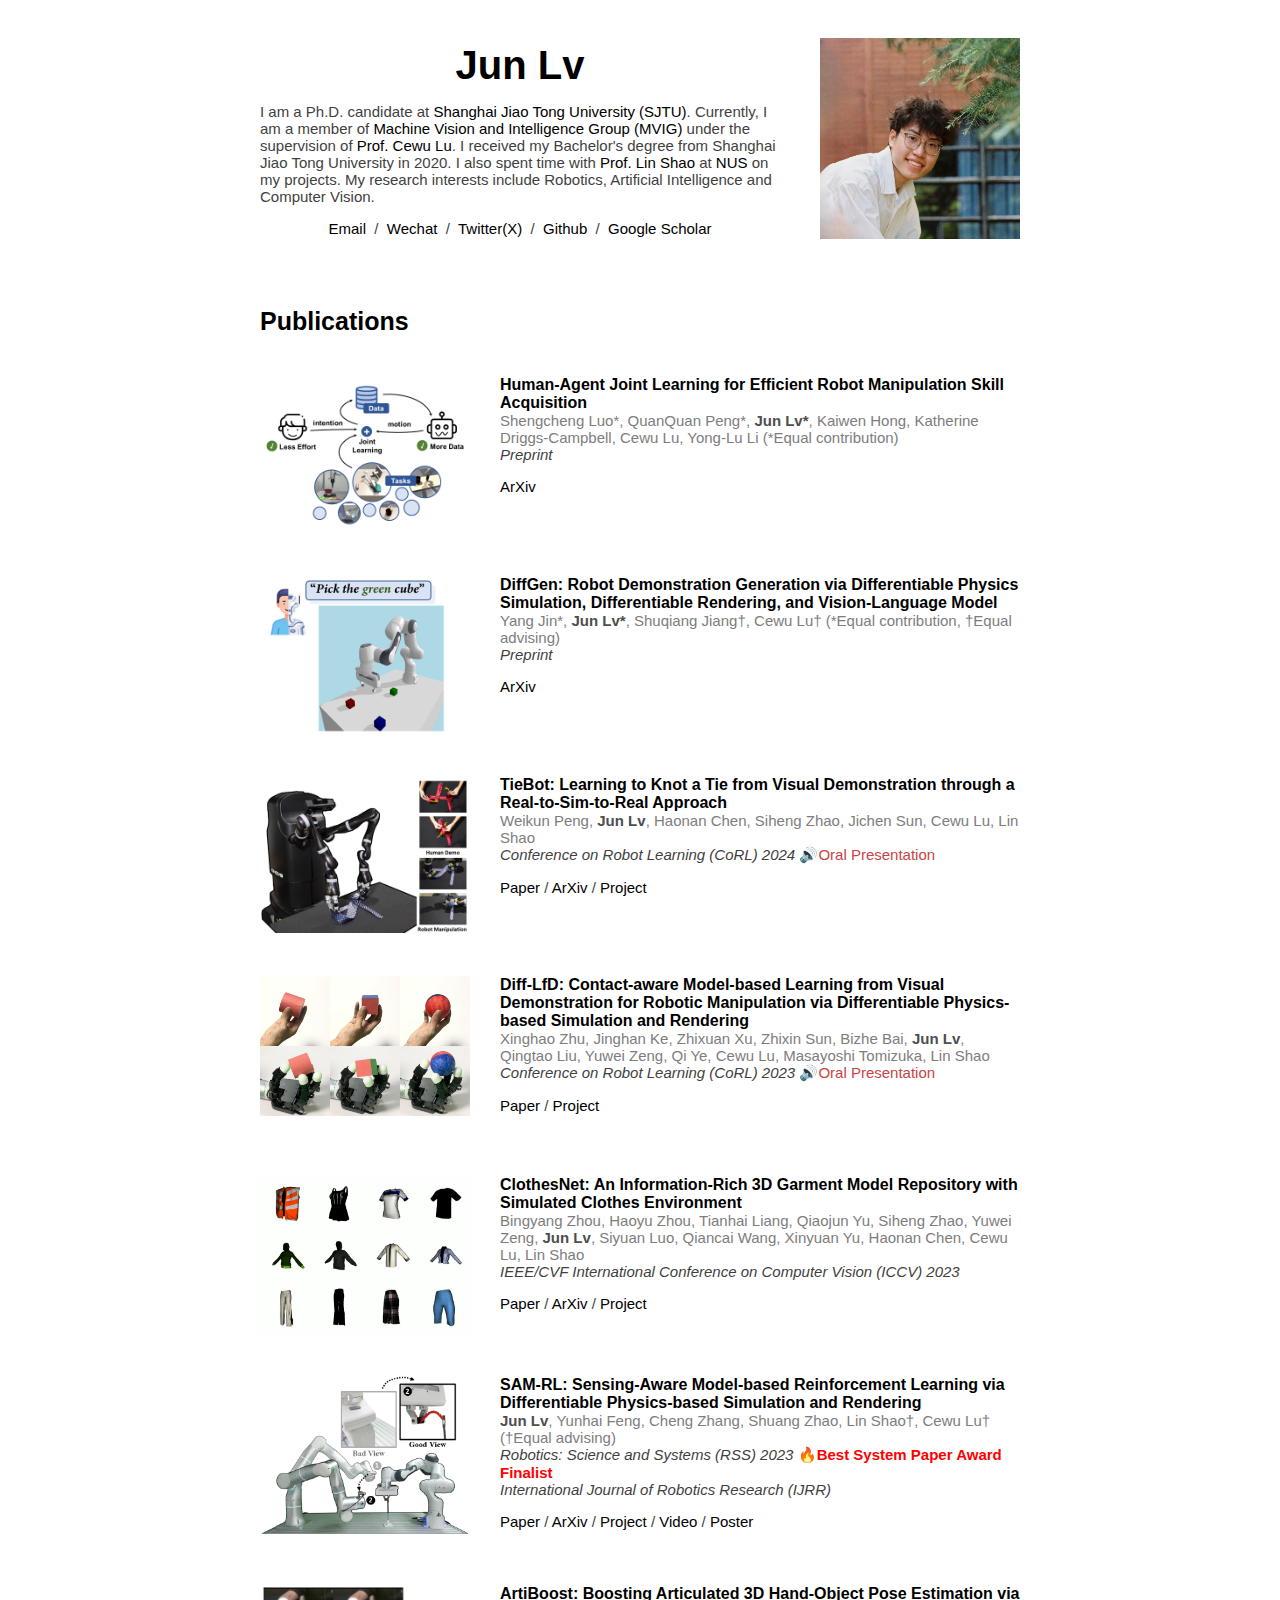
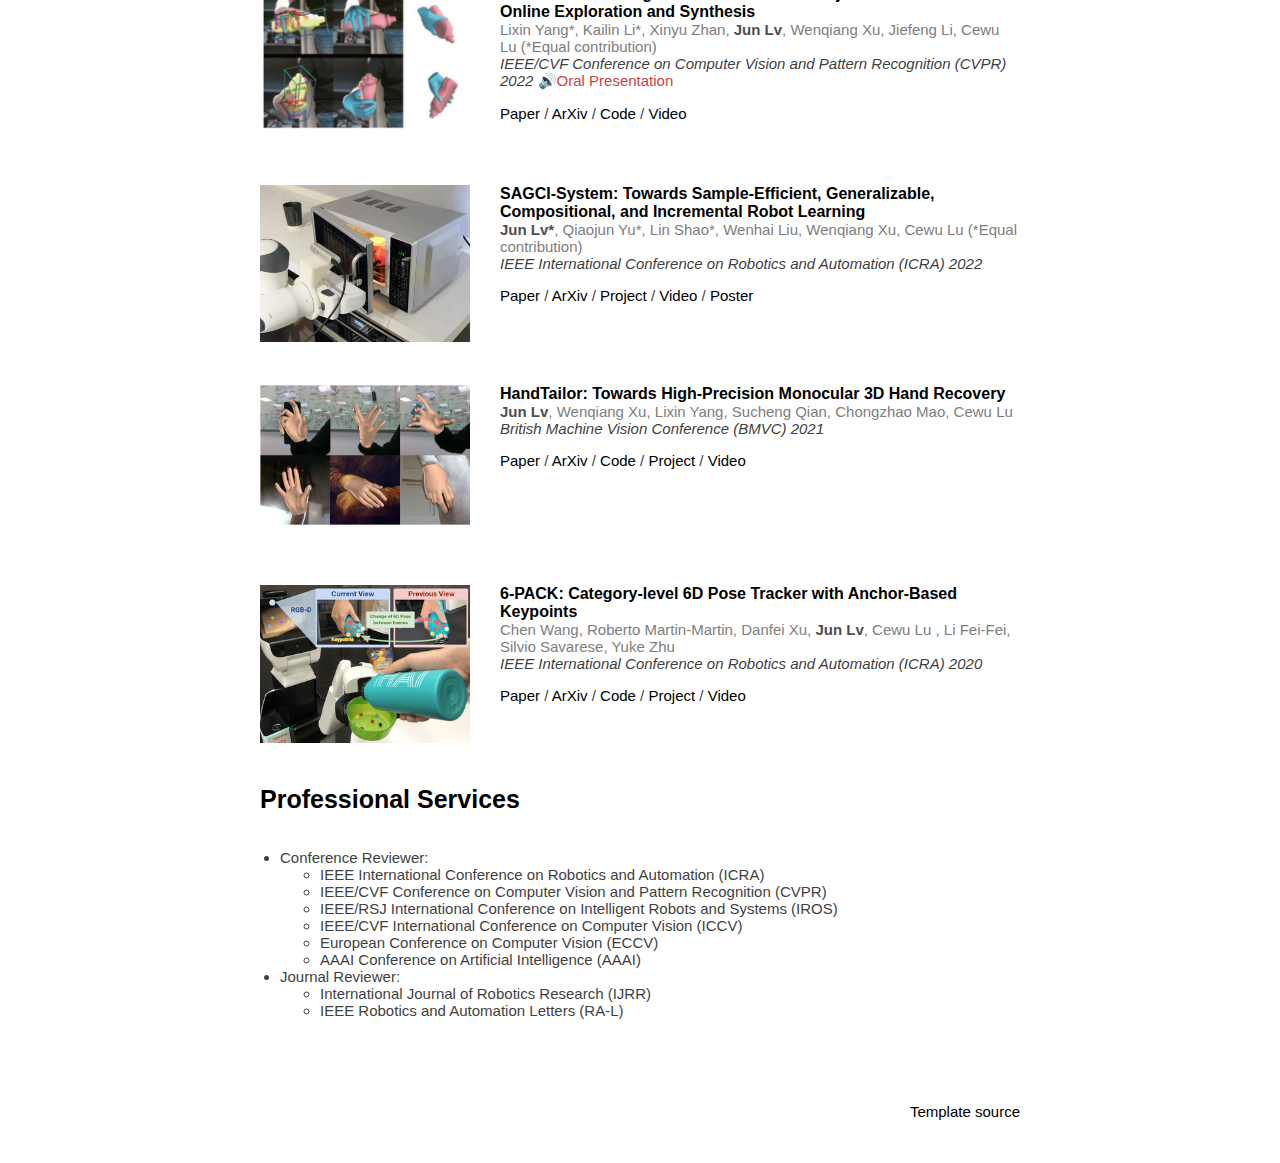
==== commit fecfd399: "Update index.html" ====
--- a/index.html
+++ b/index.html
@@ -76,7 +76,7 @@
               <p style="text-align:center">
                 <name>Jun Lv</name>
               </p>
-						<p>I am a Ph.D. student at <a href="https://www.sjtu.edu.cn/">Shanghai Jiao Tong University (SJTU)</a>. Currently, I am a member of <a href="https://www.mvig.org/">Machine Vision and Intelligence Group (MVIG)</a> under the supervision of <a href="https://www.mvig.org/">Prof. Cewu Lu</a>. I received my Bachelor's degree from Shanghai Jiao Tong University in 2020. I also spent time with <a href="https://linsats.github.io/">Prof. Lin Shao</a> at <a href="https://nus.edu.sg/">NUS</a> on my projects. My research interests include Robotics, Artificial Intelligence and Computer Vision.</p>
+						<p>I am a Ph.D. candidate at <a href="https://www.sjtu.edu.cn/">Shanghai Jiao Tong University (SJTU)</a>. Currently, I am a member of <a href="https://www.mvig.org/">Machine Vision and Intelligence Group (MVIG)</a> under the supervision of <a href="https://www.mvig.org/">Prof. Cewu Lu</a>. I received my Bachelor's degree from Shanghai Jiao Tong University in 2020. I also spent time with <a href="https://linsats.github.io/">Prof. Lin Shao</a> at <a href="https://nus.edu.sg/">NUS</a> on my projects. My research interests include Robotics, Artificial Intelligence and Computer Vision.</p>
 
 						<p align="center"><a href="mailto:1998lvjun@gmail.com">Email</a> &nbsp;/&nbsp; <a class="buttona" onclick="Wechat();">Wechat</a> &nbsp;/&nbsp; <a href="https://twitter.com/JunLv98">Twitter(X)</a> &nbsp;/&nbsp; <a href="https://github.com/LyuJ1998"> Github </a> &nbsp;/&nbsp; <a href="https://scholar.google.com/citations?user=DtaiAjwAAAAJ&hl=en"> Google Scholar </a></p>
 						</td>
@@ -198,7 +198,7 @@
                 <authors>Weikun Peng, <astrong>Jun Lv</astrong>, Haonan Chen, Siheng Zhao, Jichen Sun, Cewu Lu, Lin Shao</authors><br />
               <em>Conference on Robot Learning (CoRL) 2024</em>
               <font color="#c94444">🔊Oral Presentation</font>
-              <p><a href="https://arxiv.org/abs/2407.03245">ArXiv</a> / <a href="https://tiebots.github.io">Project</a></p>
+              <p><a href="https://openreview.net/pdf?id=Si2krRESZb">Paper</a> / <a href="https://arxiv.org/abs/2407.03245">ArXiv</a> / <a href="https://tiebots.github.io">Project</a></p>
               </td>      
             </tr>	
           </table>
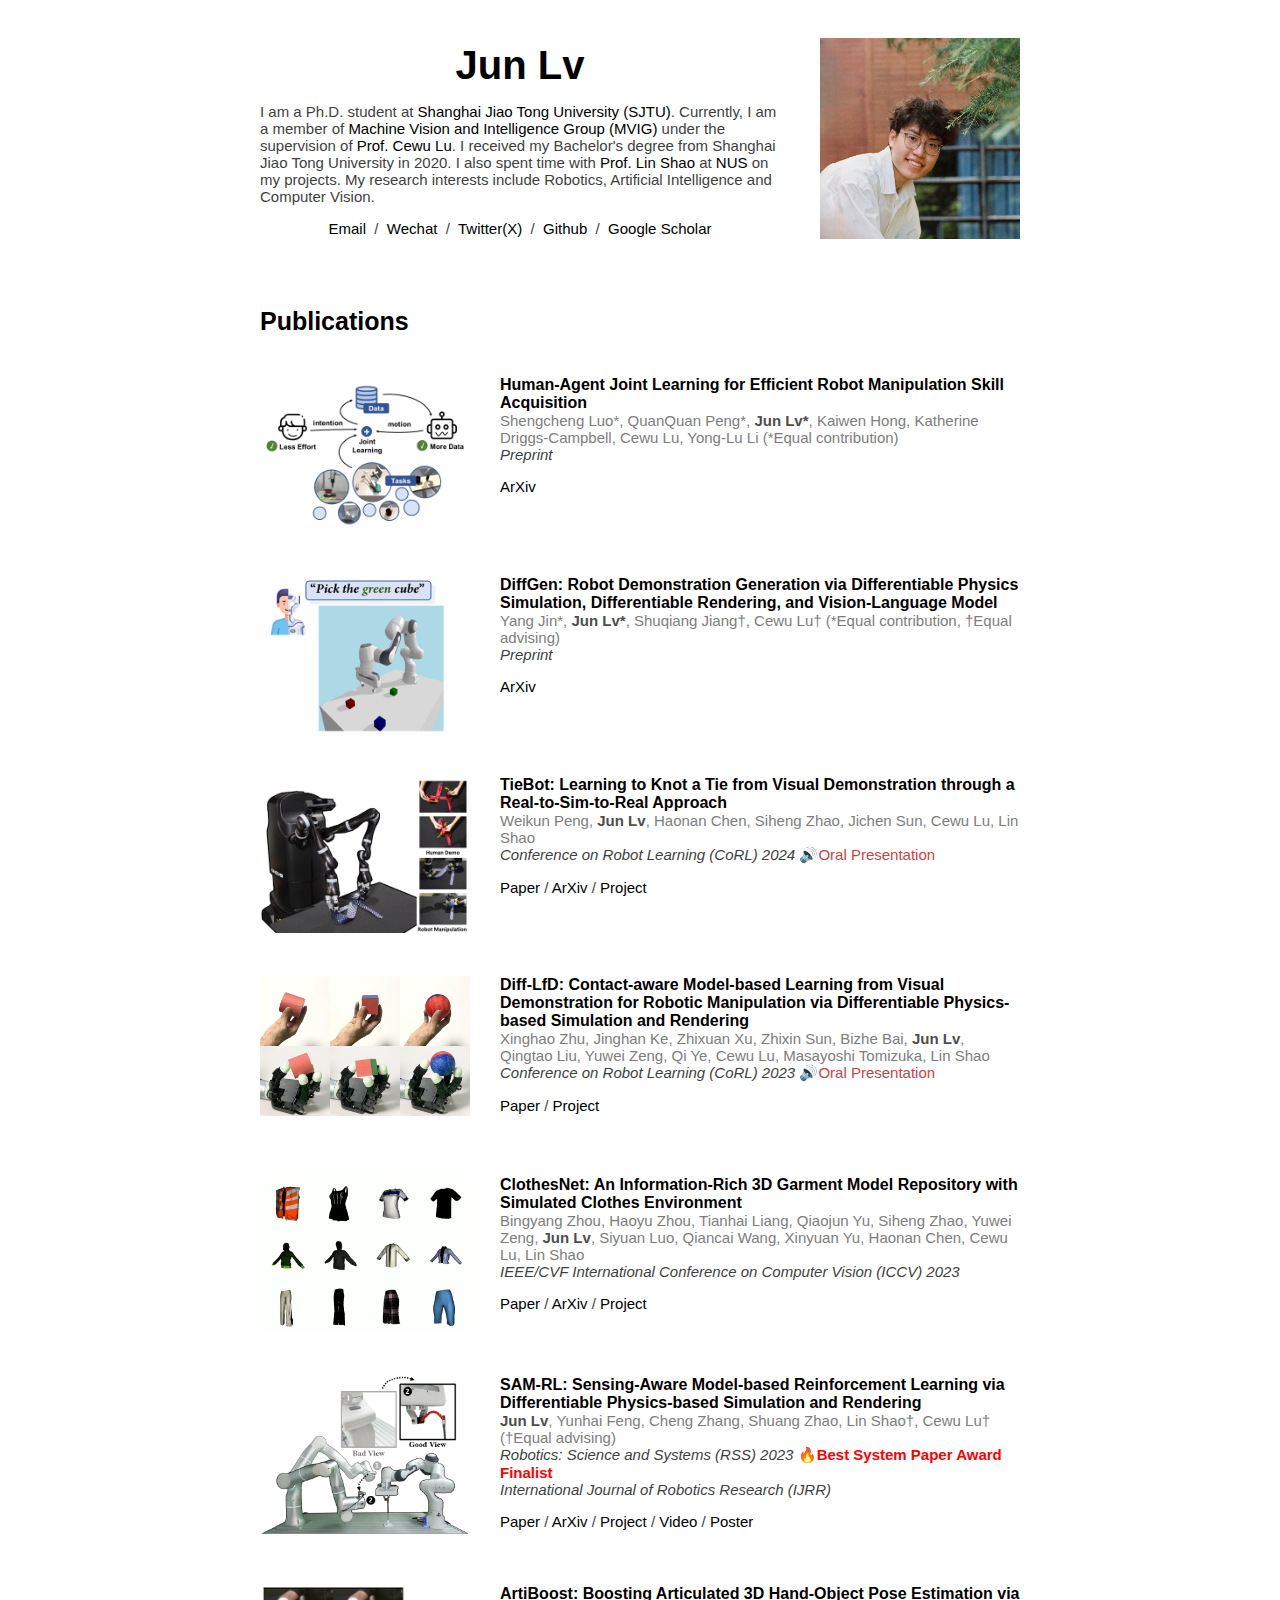
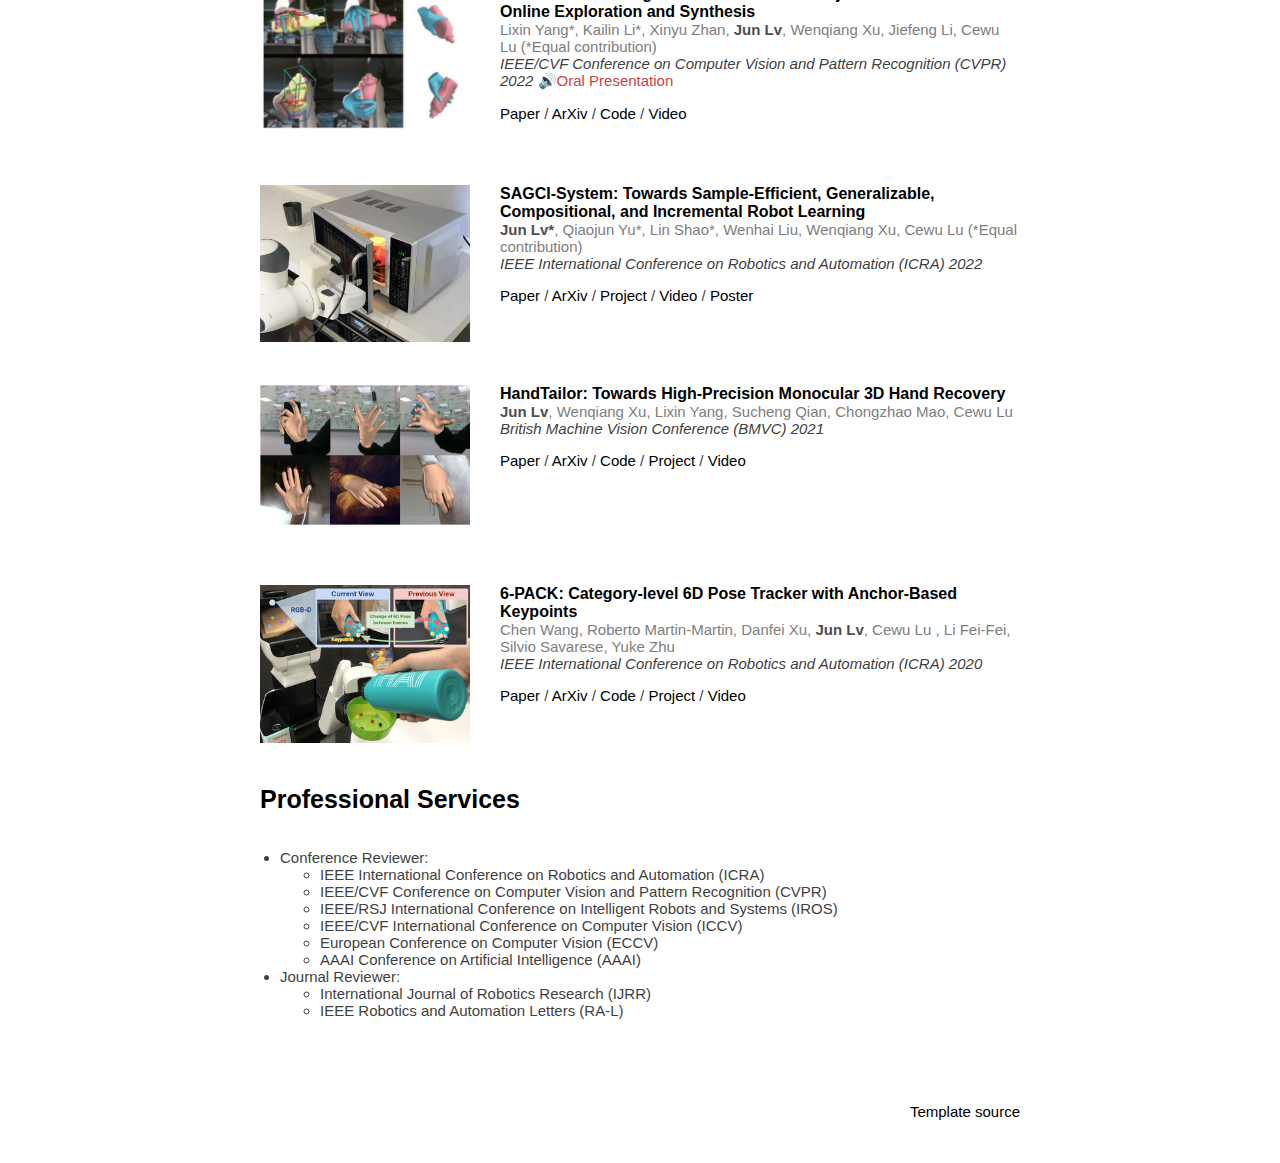
==== commit d9b2abd0: "Update index.html" ====
--- a/index.html
+++ b/index.html
@@ -76,7 +76,7 @@
               <p style="text-align:center">
                 <name>Jun Lv</name>
               </p>
-						<p>I am a Ph.D. candidate at <a href="https://www.sjtu.edu.cn/">Shanghai Jiao Tong University (SJTU)</a>. Currently, I am a member of <a href="https://www.mvig.org/">Machine Vision and Intelligence Group (MVIG)</a> under the supervision of <a href="https://www.mvig.org/">Prof. Cewu Lu</a>. I received my Bachelor's degree from Shanghai Jiao Tong University in 2020. I also spent time with <a href="https://linsats.github.io/">Prof. Lin Shao</a> at <a href="https://nus.edu.sg/">NUS</a> on my projects. My research interests include Robotics, Artificial Intelligence and Computer Vision.</p>
+						<p>I am a Ph.D. student at <a href="https://www.sjtu.edu.cn/">Shanghai Jiao Tong University (SJTU)</a>. Currently, I am a member of <a href="https://www.mvig.org/">Machine Vision and Intelligence Group (MVIG)</a> under the supervision of <a href="https://www.mvig.org/">Prof. Cewu Lu</a>. I received my Bachelor's degree from Shanghai Jiao Tong University in 2020. I also spent time with <a href="https://linsats.github.io/">Prof. Lin Shao</a> at <a href="https://nus.edu.sg/">NUS</a> on my projects. My research interests include Robotics, Artificial Intelligence and Computer Vision.</p>
 
 						<p align="center"><a href="mailto:1998lvjun@gmail.com">Email</a> &nbsp;/&nbsp; <a class="buttona" onclick="Wechat();">Wechat</a> &nbsp;/&nbsp; <a href="https://twitter.com/JunLv98">Twitter(X)</a> &nbsp;/&nbsp; <a href="https://github.com/LyuJ1998"> Github </a> &nbsp;/&nbsp; <a href="https://scholar.google.com/citations?user=DtaiAjwAAAAJ&hl=en"> Google Scholar </a></p>
 						</td>
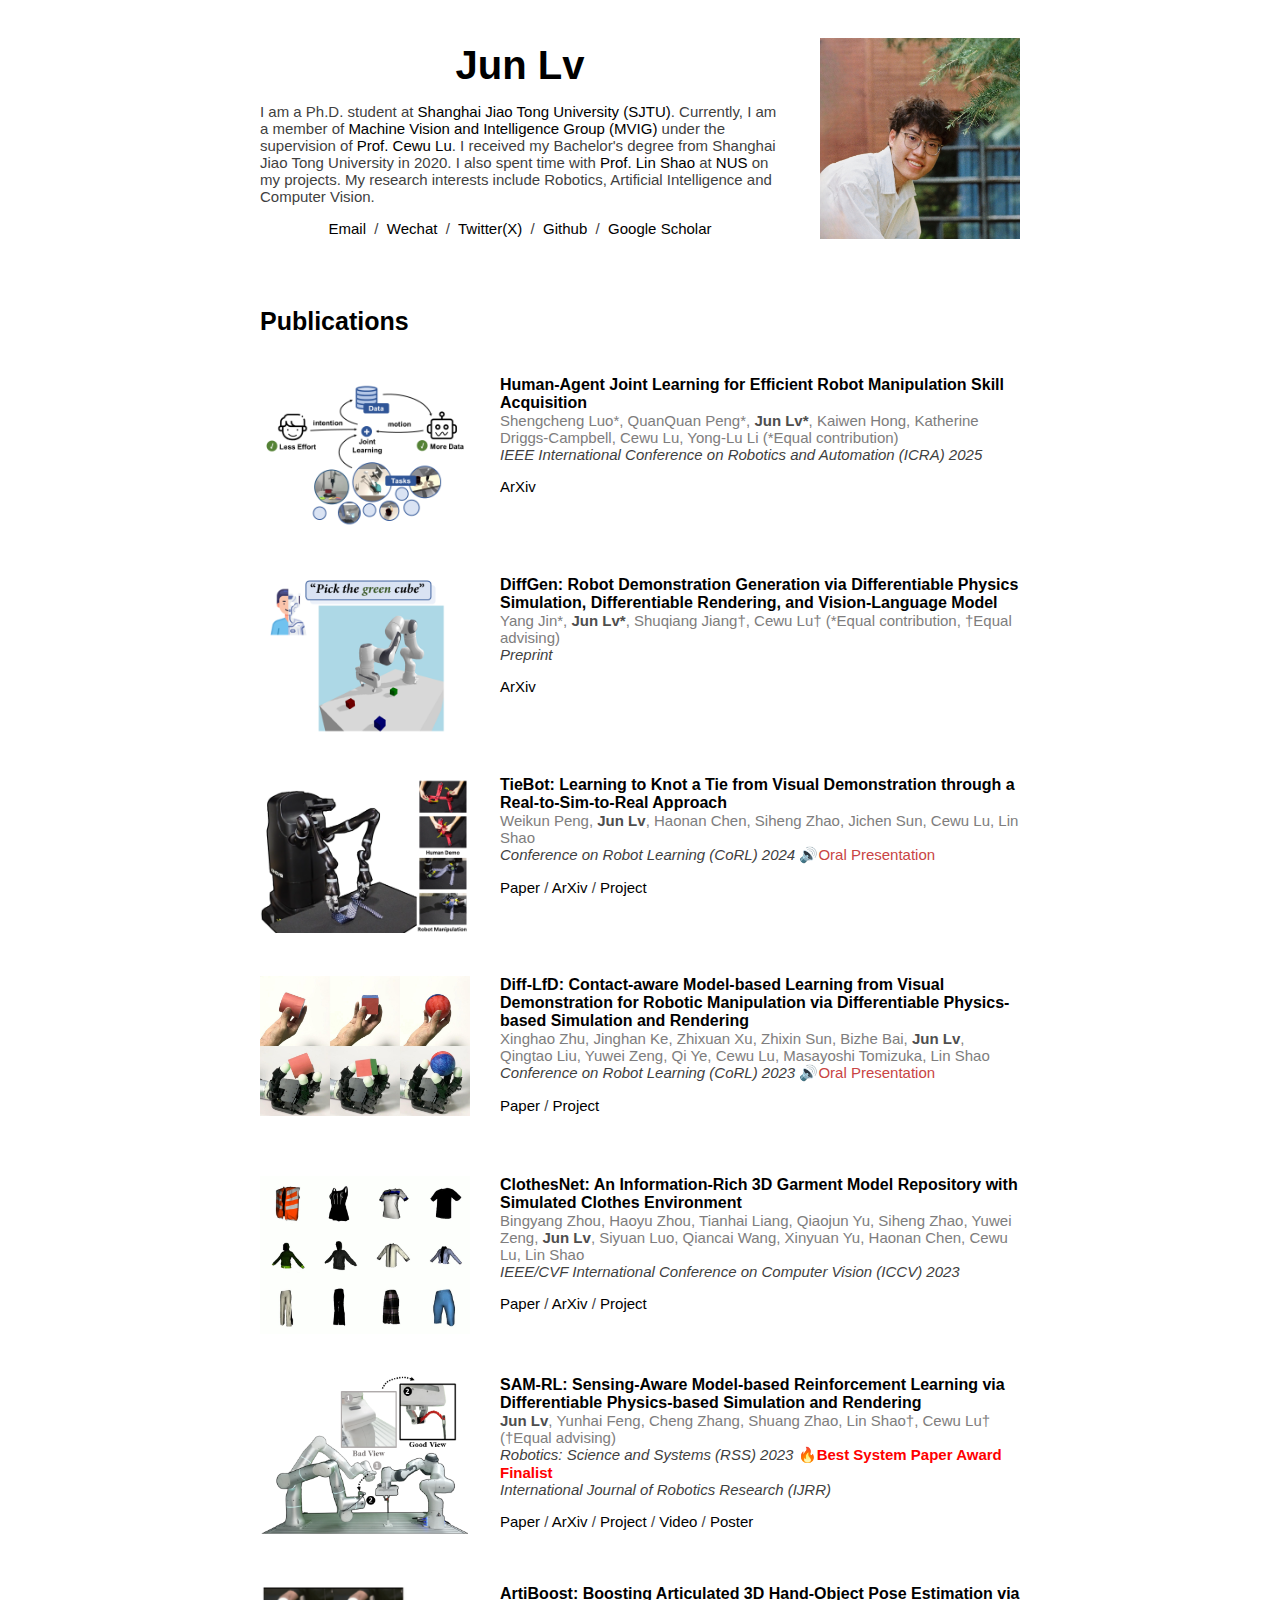
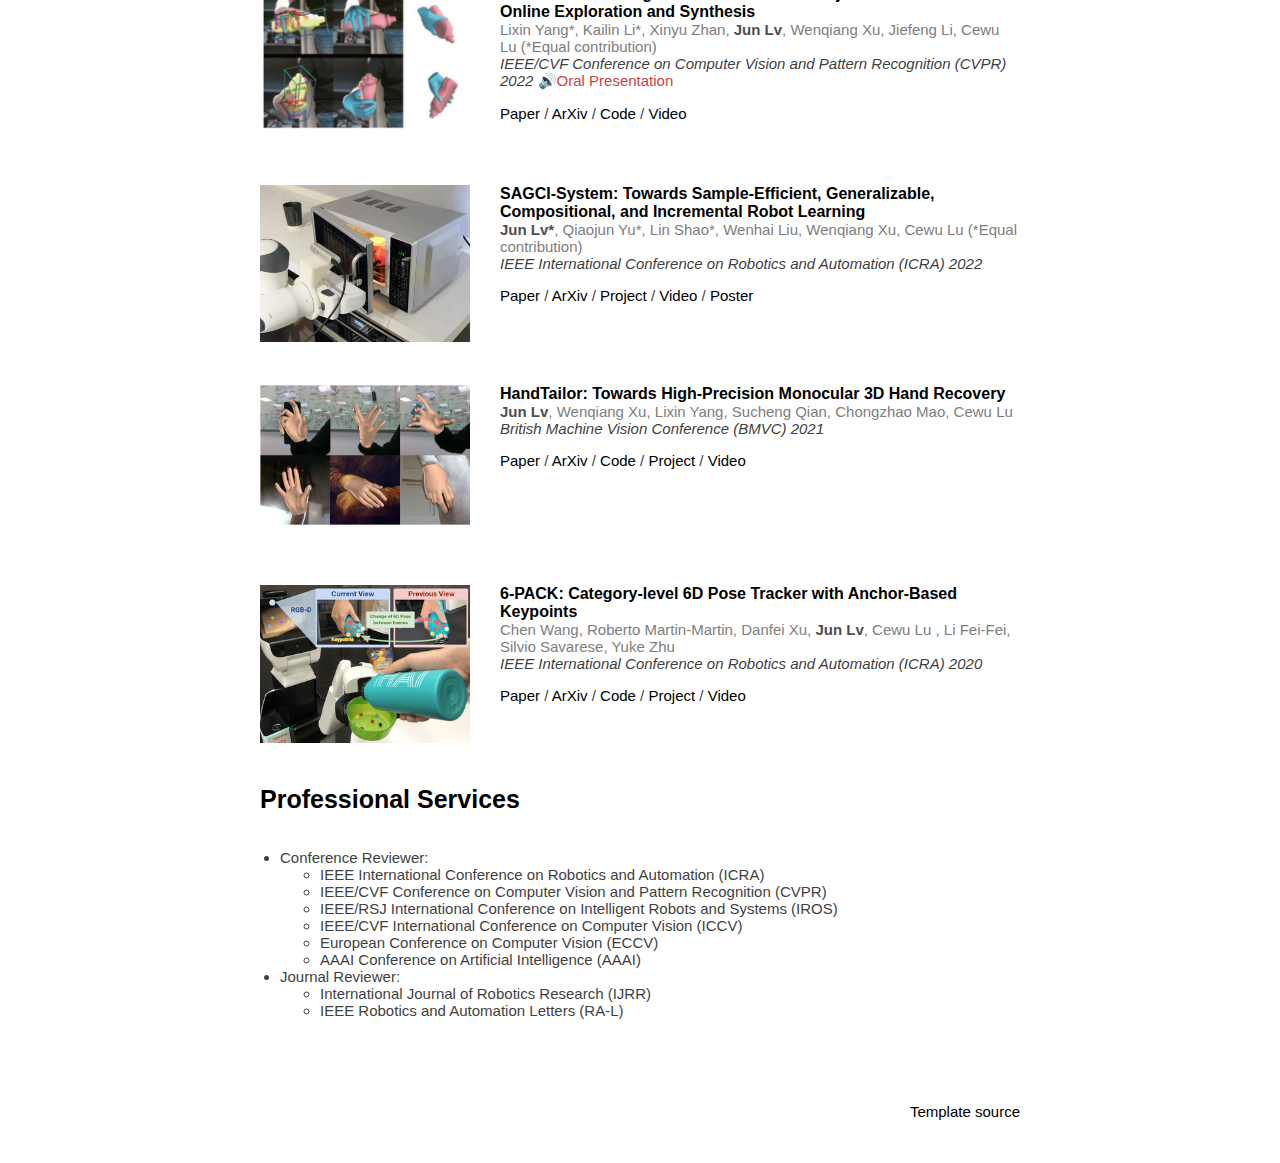
==== commit 2b55630d: "Update index.html" ====
--- a/index.html
+++ b/index.html
@@ -125,7 +125,7 @@
         </script></td>
 						<td valign="top" width="75%"><papertitle>Human-Agent Joint Learning for Efficient Robot Manipulation Skill Acquisition</papertitle><br/>
               <authors>Shengcheng Luo*, QuanQuan Peng*, <astrong>Jun Lv*</astrong>, Kaiwen Hong, Katherine Driggs-Campbell, Cewu Lu, Yong-Lu Li (*Equal contribution)</authors><br />
-						<em>Preprint</em><br /> 
+						<em>IEEE International Conference on Robotics and Automation (ICRA) 2025</em><br /> 
             <p><a href="https://arxiv.org/abs/2407.00299">ArXiv</a></p>
 						</td>      
           </tr>	
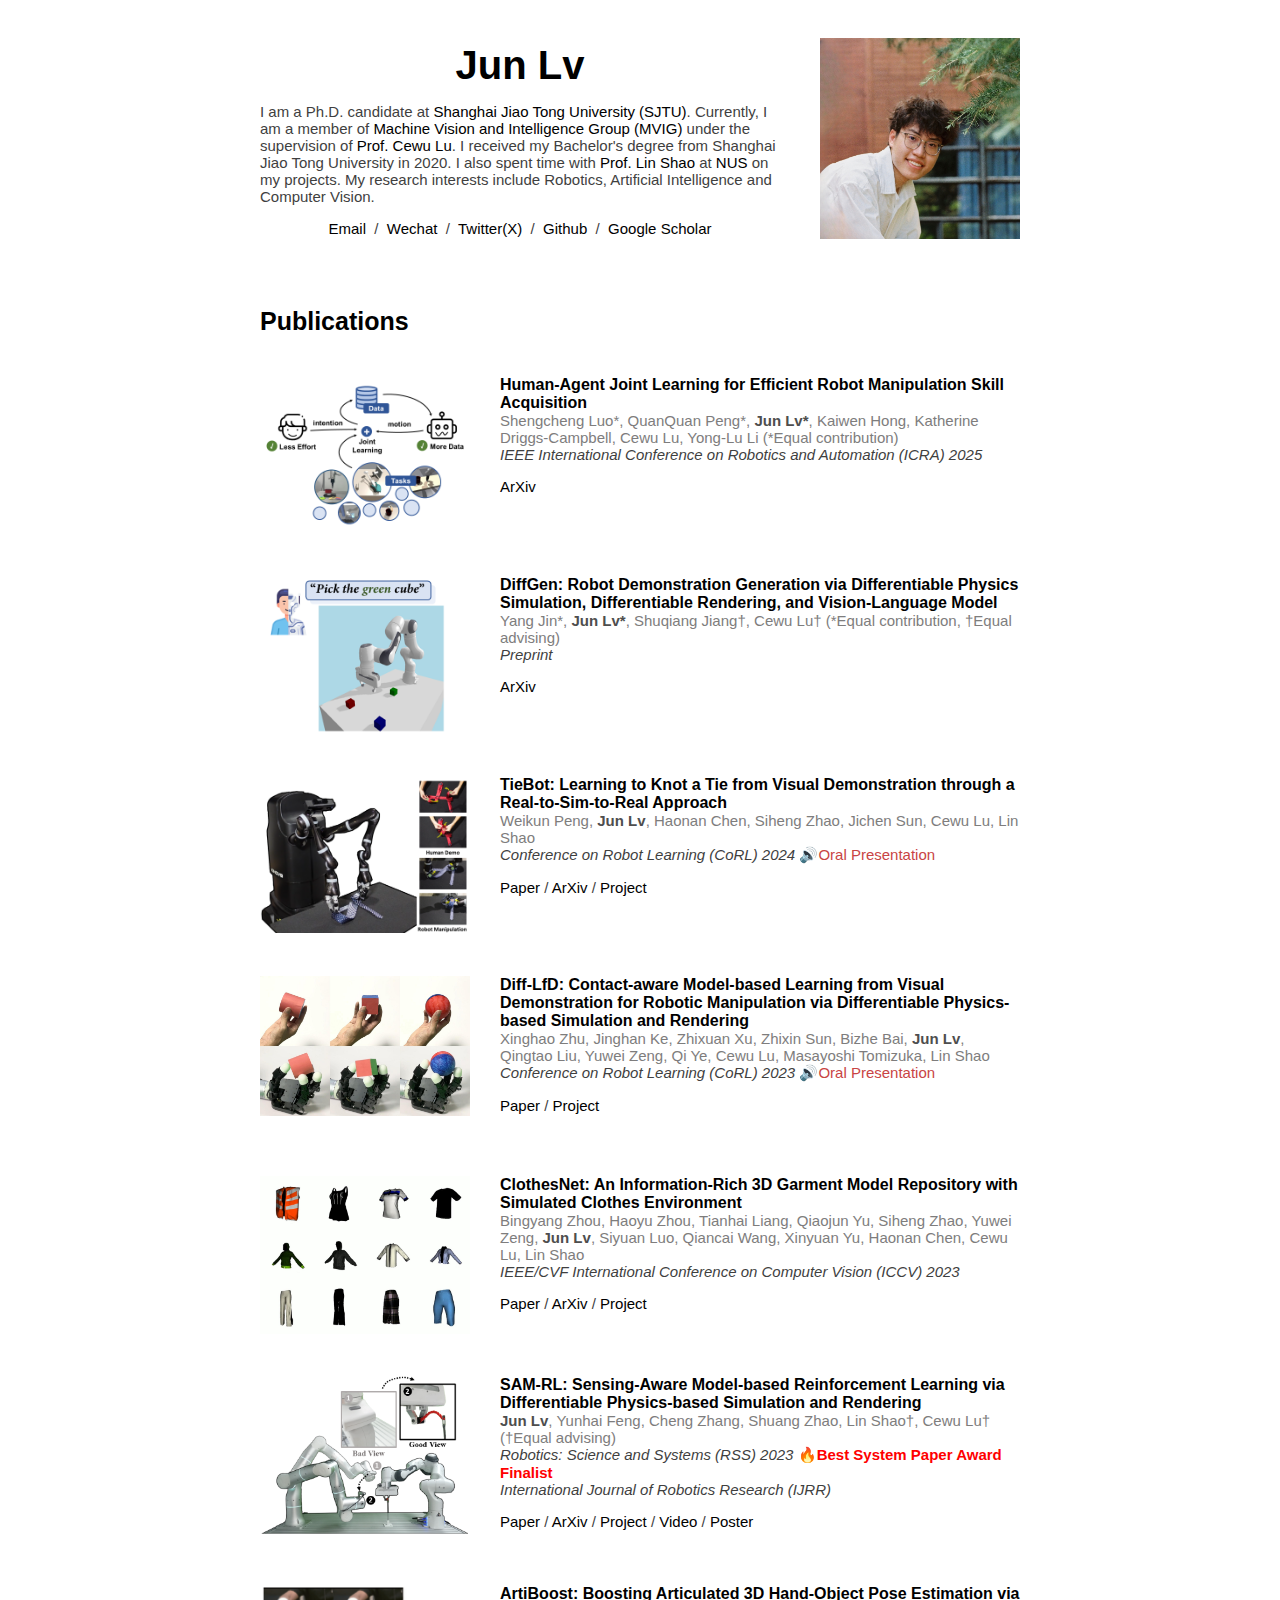
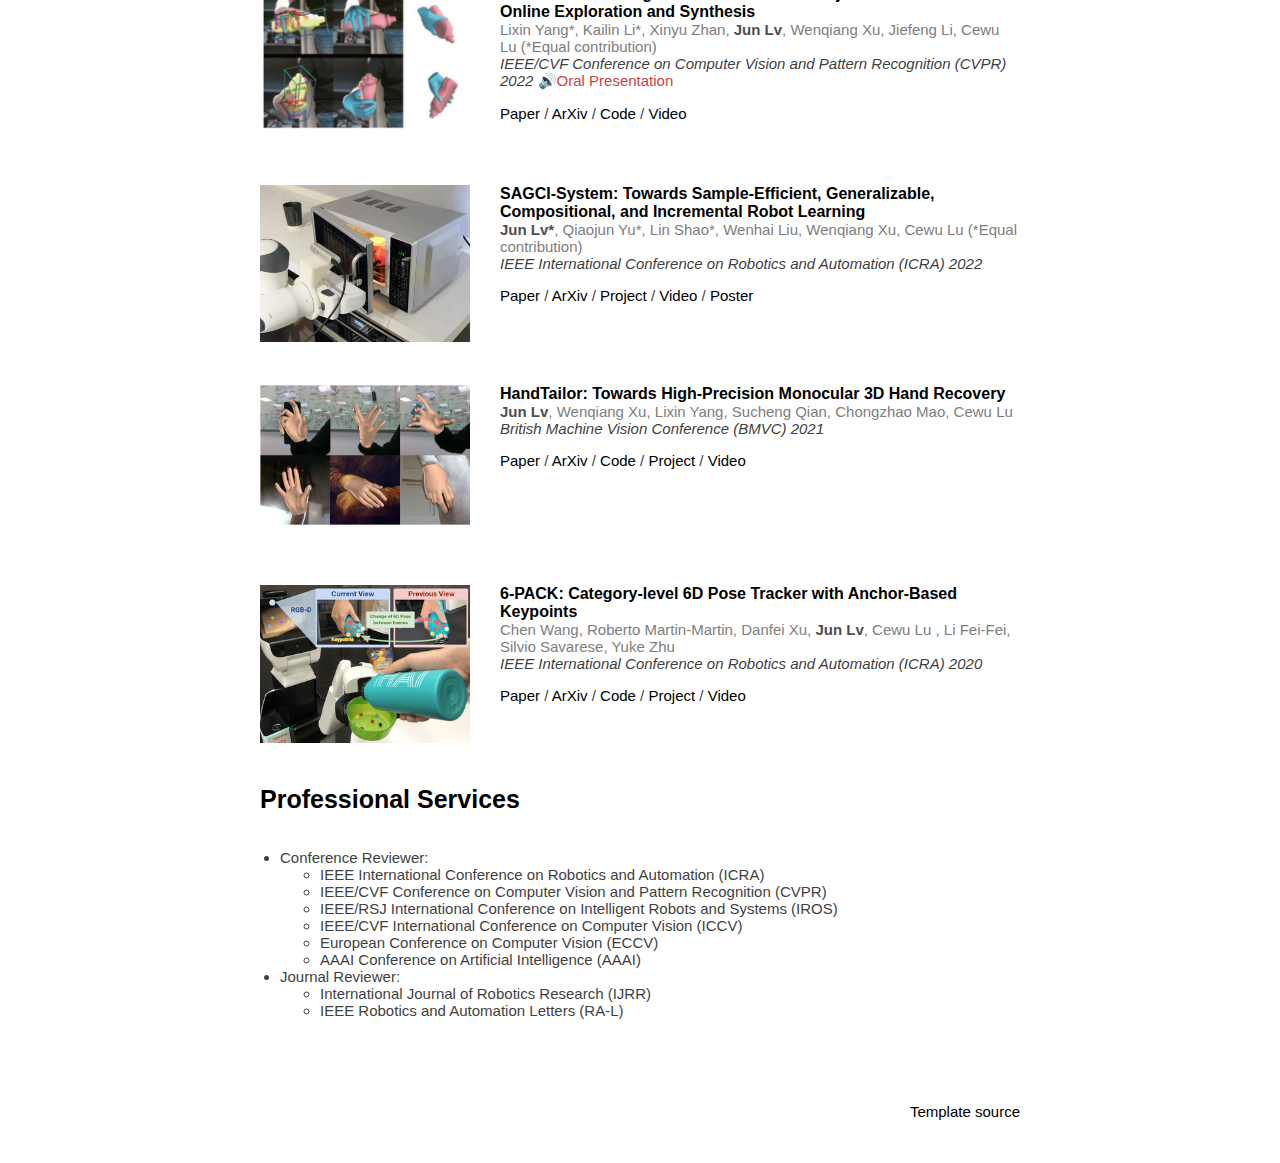
==== commit 0dfa72d5: "Merge branch 'main' of https://github.com/LyuJ1998/LyuJ1998.github.io" ====
--- a/index.html
+++ b/index.html
@@ -76,7 +76,7 @@
               <p style="text-align:center">
                 <name>Jun Lv</name>
               </p>
-						<p>I am a Ph.D. student at <a href="https://www.sjtu.edu.cn/">Shanghai Jiao Tong University (SJTU)</a>. Currently, I am a member of <a href="https://www.mvig.org/">Machine Vision and Intelligence Group (MVIG)</a> under the supervision of <a href="https://www.mvig.org/">Prof. Cewu Lu</a>. I received my Bachelor's degree from Shanghai Jiao Tong University in 2020. I also spent time with <a href="https://linsats.github.io/">Prof. Lin Shao</a> at <a href="https://nus.edu.sg/">NUS</a> on my projects. My research interests include Robotics, Artificial Intelligence and Computer Vision.</p>
+						<p>I am a Ph.D. candidate at <a href="https://www.sjtu.edu.cn/">Shanghai Jiao Tong University (SJTU)</a>. Currently, I am a member of <a href="https://www.mvig.org/">Machine Vision and Intelligence Group (MVIG)</a> under the supervision of <a href="https://www.mvig.org/">Prof. Cewu Lu</a>. I received my Bachelor's degree from Shanghai Jiao Tong University in 2020. I also spent time with <a href="https://linsats.github.io/">Prof. Lin Shao</a> at <a href="https://nus.edu.sg/">NUS</a> on my projects. My research interests include Robotics, Artificial Intelligence and Computer Vision.</p>
 
 						<p align="center"><a href="mailto:1998lvjun@gmail.com">Email</a> &nbsp;/&nbsp; <a class="buttona" onclick="Wechat();">Wechat</a> &nbsp;/&nbsp; <a href="https://twitter.com/JunLv98">Twitter(X)</a> &nbsp;/&nbsp; <a href="https://github.com/LyuJ1998"> Github </a> &nbsp;/&nbsp; <a href="https://scholar.google.com/citations?user=DtaiAjwAAAAJ&hl=en"> Google Scholar </a></p>
 						</td>
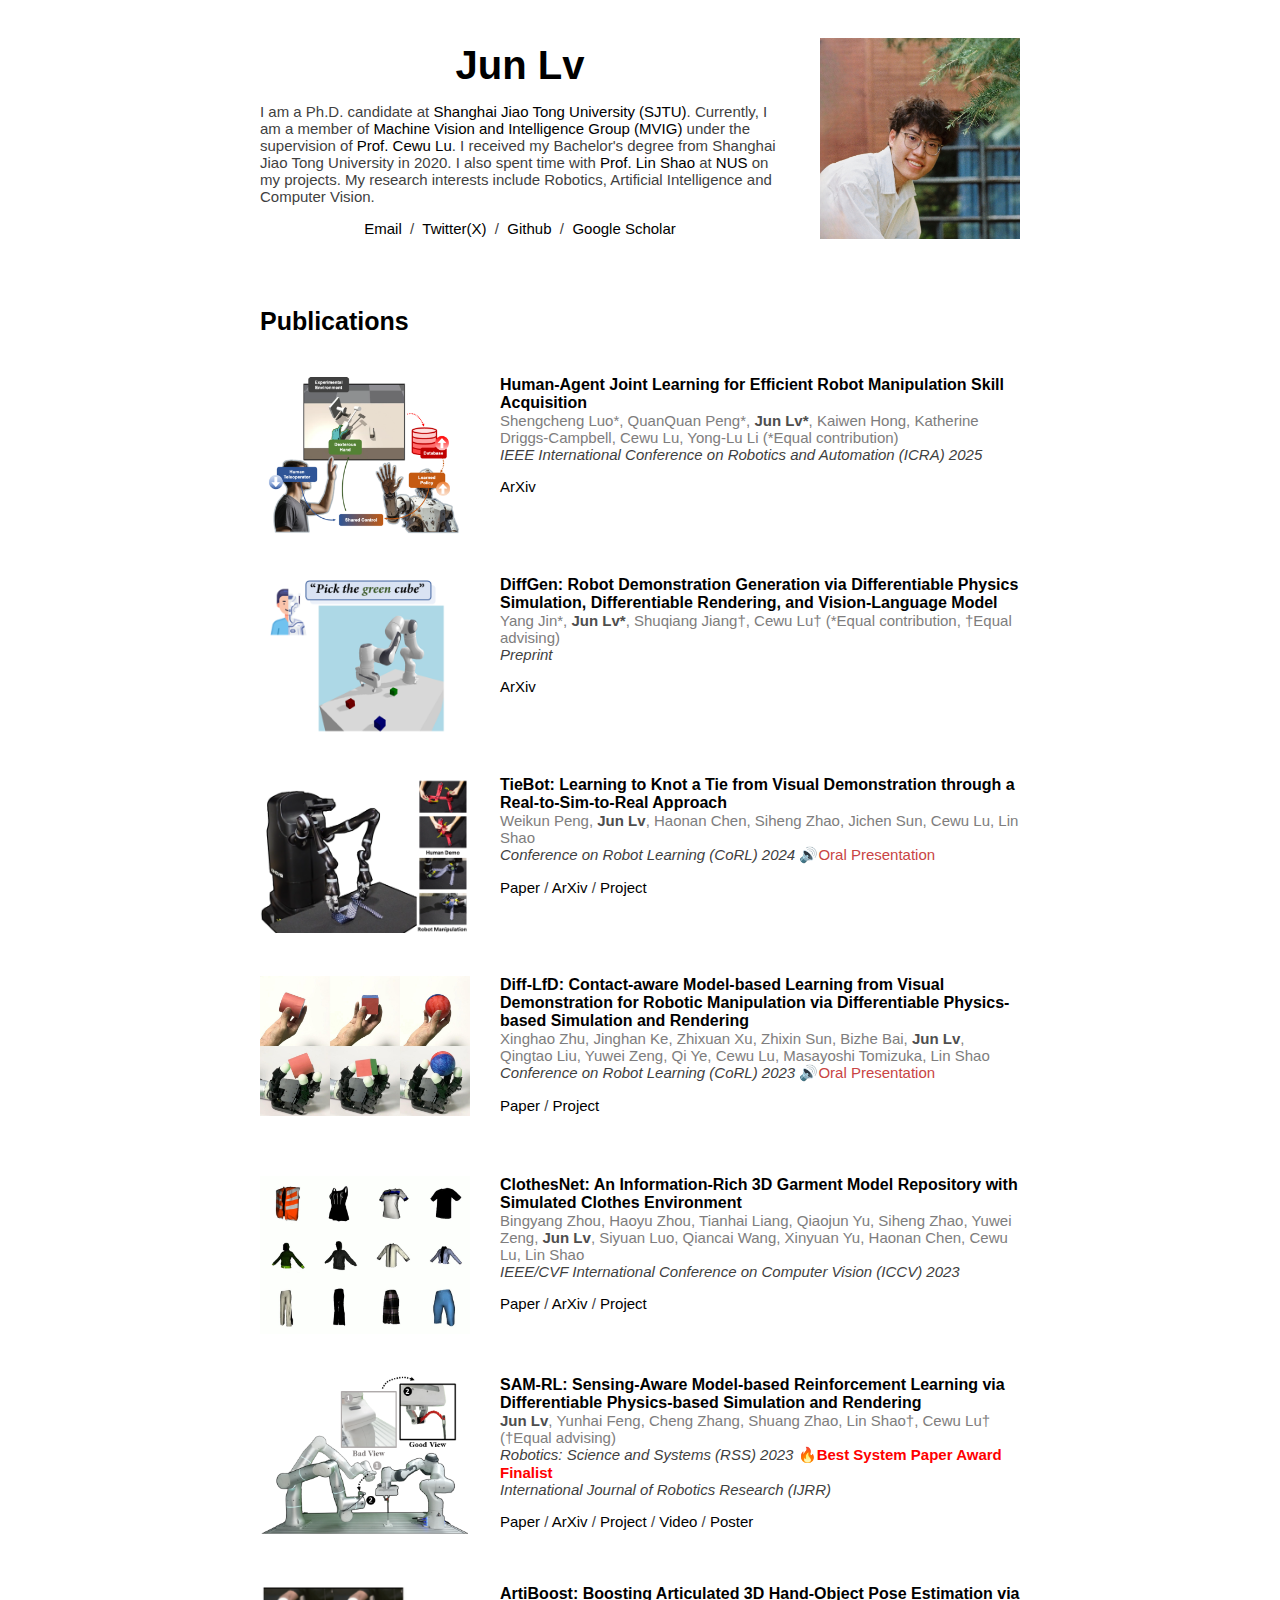
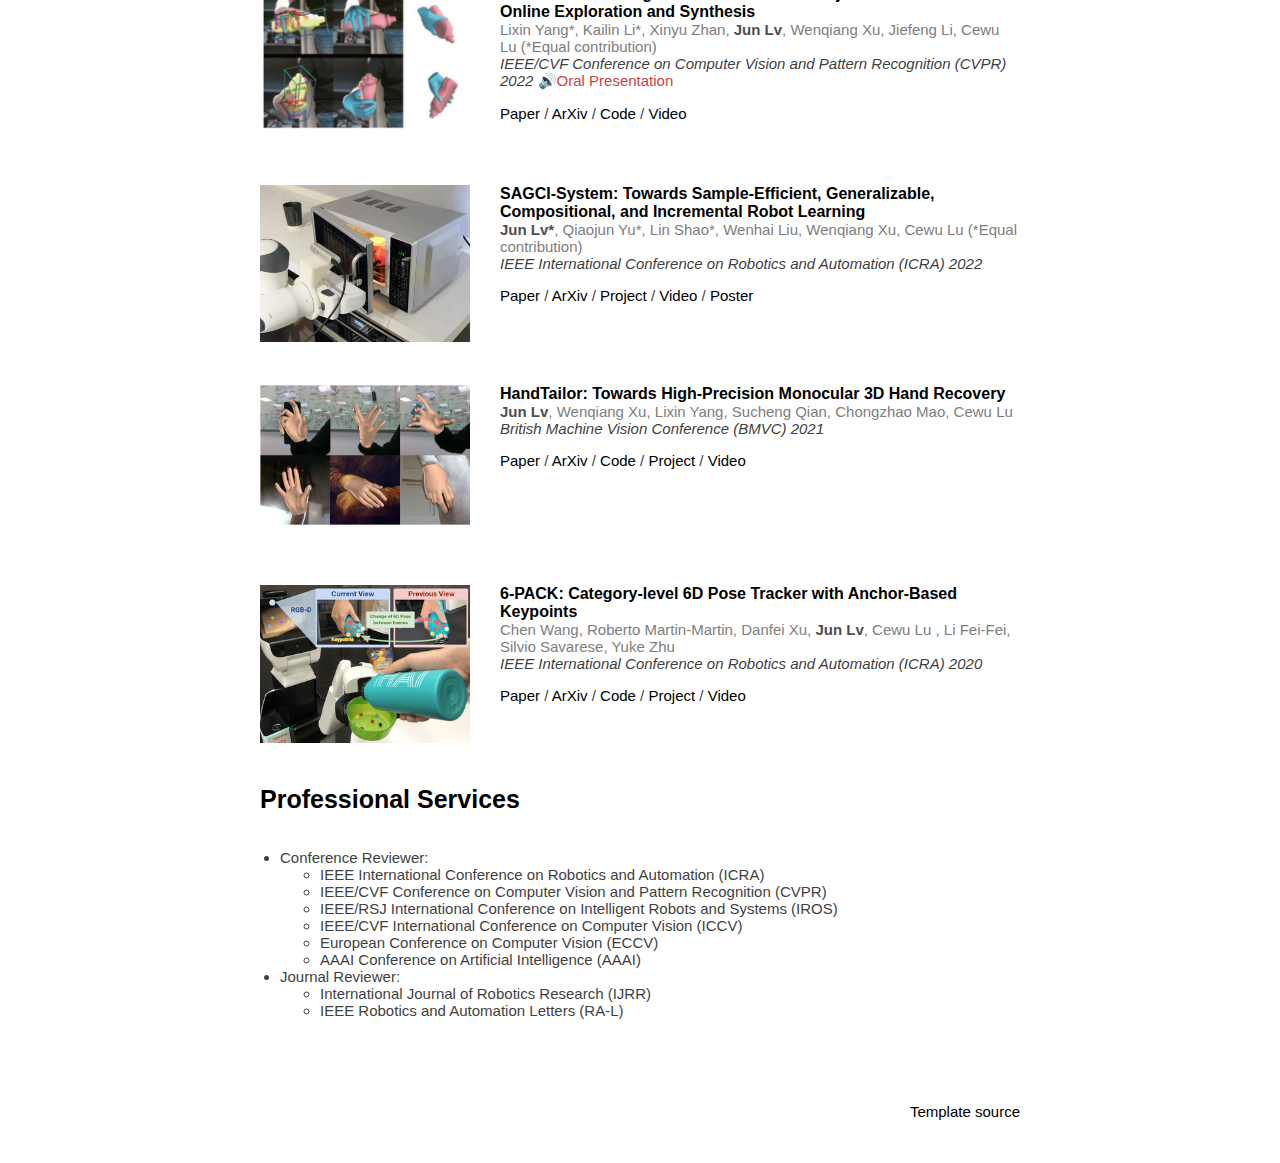
==== commit 41d76ab8: "hajl" ====
--- a/index.html
+++ b/index.html
@@ -16,18 +16,18 @@
   }, 2000);
 }
 
-function Wechat() { 
-  // Show the notice and hide it after 2 seconds
-  const notice = document.getElementById("wechatimg");
-  notice.classList.remove("hidden");
-  notice.style.opacity = "1";
-  setTimeout(() => {
-      notice.style.opacity = "0";
-      setTimeout(() => {
-          notice.classList.add("hidden");
-      }, 300);  // Wait for opacity transition to complete before hiding
-  }, 3000);
-}
+// function Wechat() { 
+//   // Show the notice and hide it after 2 seconds
+//   const notice = document.getElementById("wechatimg");
+//   notice.classList.remove("hidden");
+//   notice.style.opacity = "1";
+//   setTimeout(() => {
+//       notice.style.opacity = "0";
+//       setTimeout(() => {
+//           notice.classList.add("hidden");
+//       }, 300);  // Wait for opacity transition to complete before hiding
+//   }, 3000);
+// }
       function copyToClipboard(predefinedString) {    
 // Create a temporary textarea to utilize the execCommand('copy') method
 const tempTextArea = document.createElement("textarea");
@@ -78,13 +78,13 @@
               </p>
 						<p>I am a Ph.D. candidate at <a href="https://www.sjtu.edu.cn/">Shanghai Jiao Tong University (SJTU)</a>. Currently, I am a member of <a href="https://www.mvig.org/">Machine Vision and Intelligence Group (MVIG)</a> under the supervision of <a href="https://www.mvig.org/">Prof. Cewu Lu</a>. I received my Bachelor's degree from Shanghai Jiao Tong University in 2020. I also spent time with <a href="https://linsats.github.io/">Prof. Lin Shao</a> at <a href="https://nus.edu.sg/">NUS</a> on my projects. My research interests include Robotics, Artificial Intelligence and Computer Vision.</p>
 
-						<p align="center"><a href="mailto:1998lvjun@gmail.com">Email</a> &nbsp;/&nbsp; <a class="buttona" onclick="Wechat();">Wechat</a> &nbsp;/&nbsp; <a href="https://twitter.com/JunLv98">Twitter(X)</a> &nbsp;/&nbsp; <a href="https://github.com/LyuJ1998"> Github </a> &nbsp;/&nbsp; <a href="https://scholar.google.com/citations?user=DtaiAjwAAAAJ&hl=en"> Google Scholar </a></p>
+						<p align="center"><a href="mailto:1998lvjun@gmail.com">Email</a> &nbsp;/&nbsp; <a href="https://twitter.com/JunLv98">Twitter(X)</a> &nbsp;/&nbsp; <a href="https://github.com/LyuJ1998"> Github </a> &nbsp;/&nbsp; <a href="https://scholar.google.com/citations?user=DtaiAjwAAAAJ&hl=en"> Google Scholar </a></p>
 						</td>
 						<td width="23%"><img src="images/lvjun.jpeg" alt="profile photo" style="width: 200px;" /></td>
 					</tr>
 				</tbody>
 			</table>
-      <div id="wechatimg" class="hidden"><img src="images/wechat.jpg" style="width: 210px;"  /></div>
+      <!-- <div id="wechatimg" class="hidden"><img src="images/wechat.jpg" style="width: 210px;"  /></div> -->
 
 
 			<p></p>
